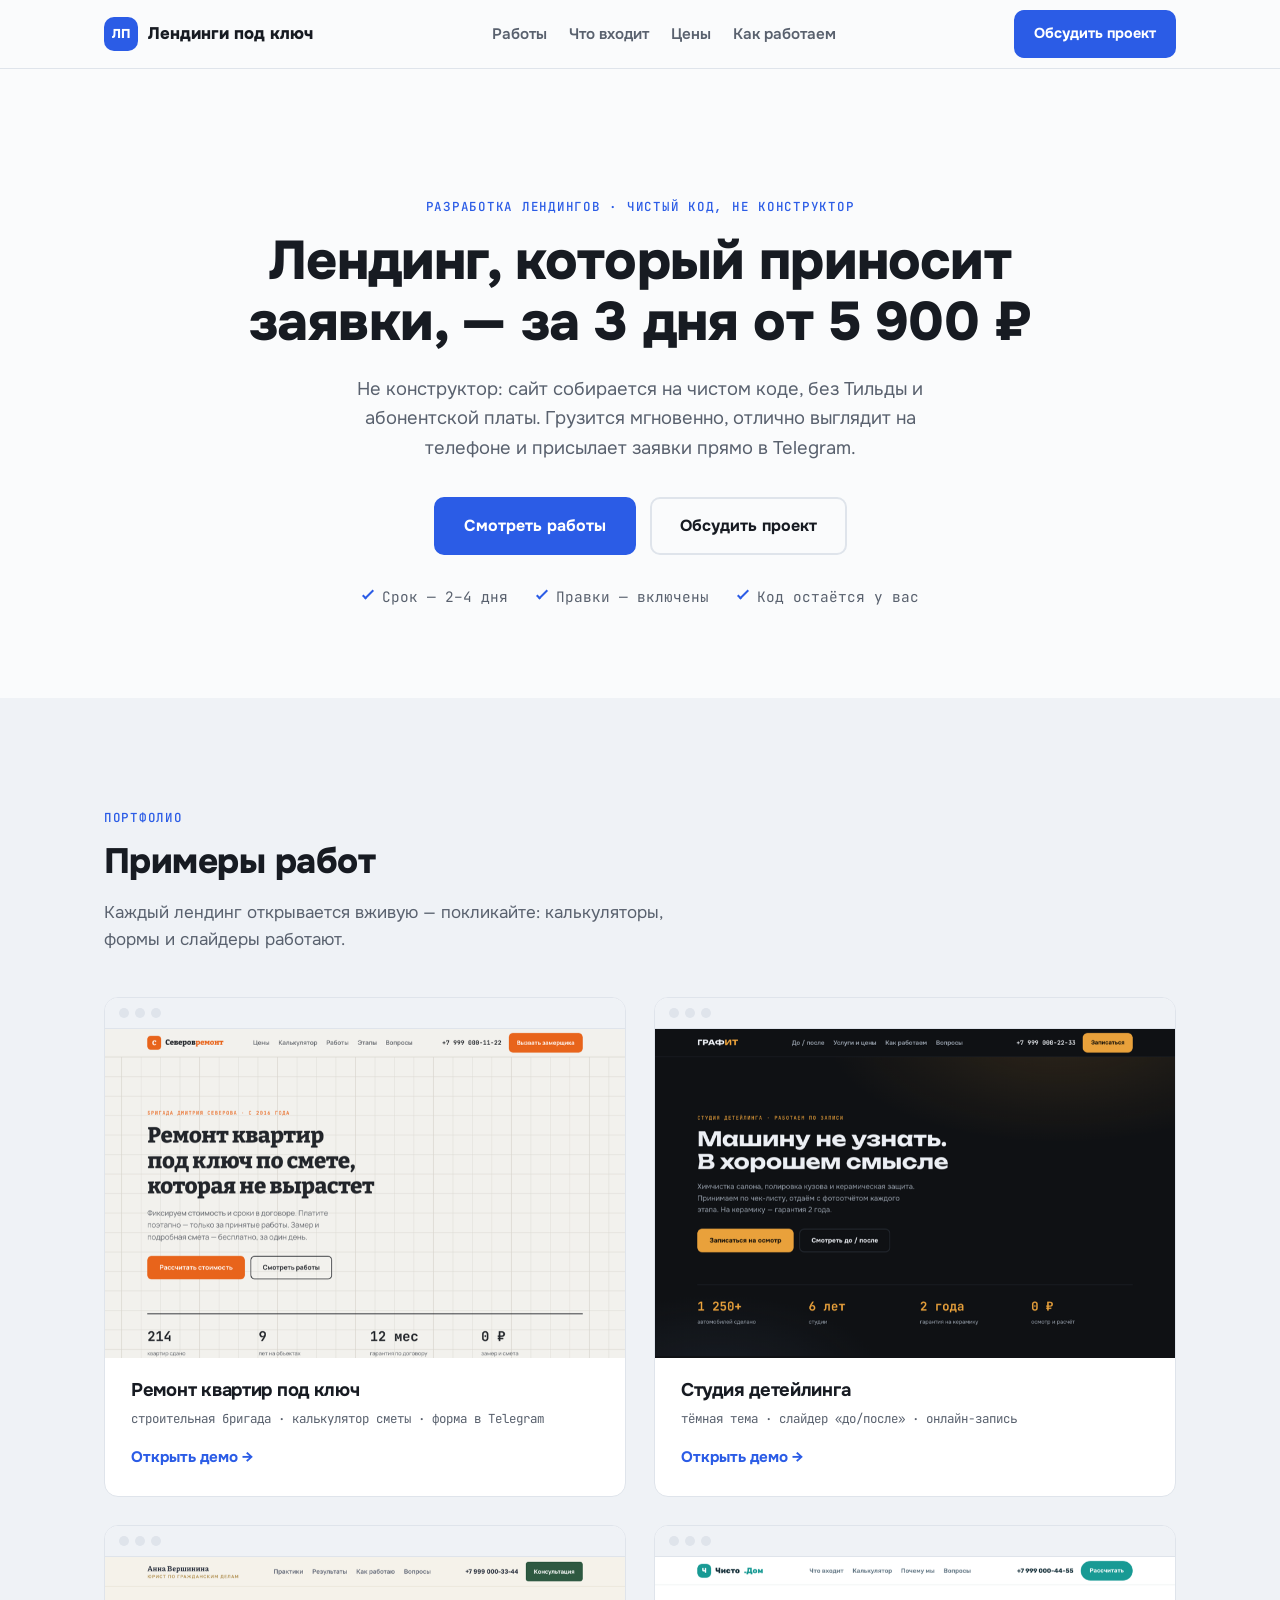
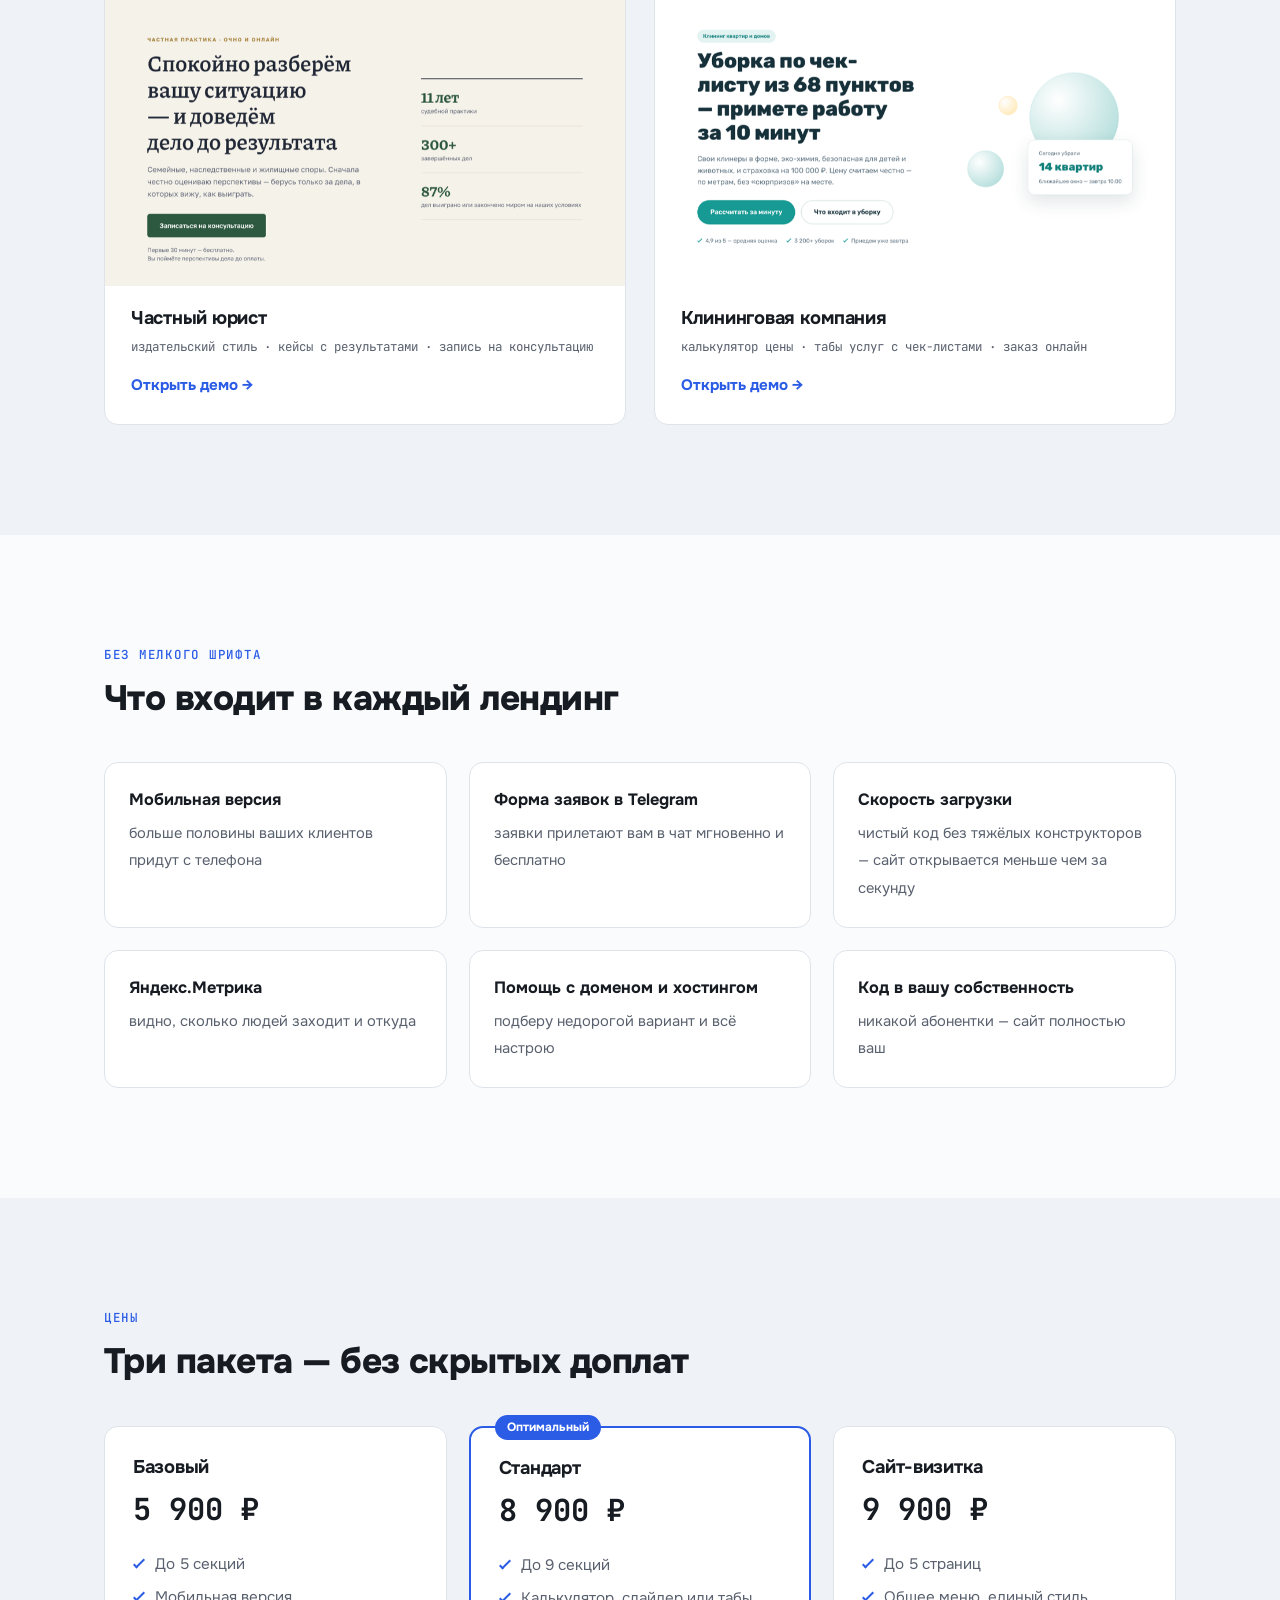
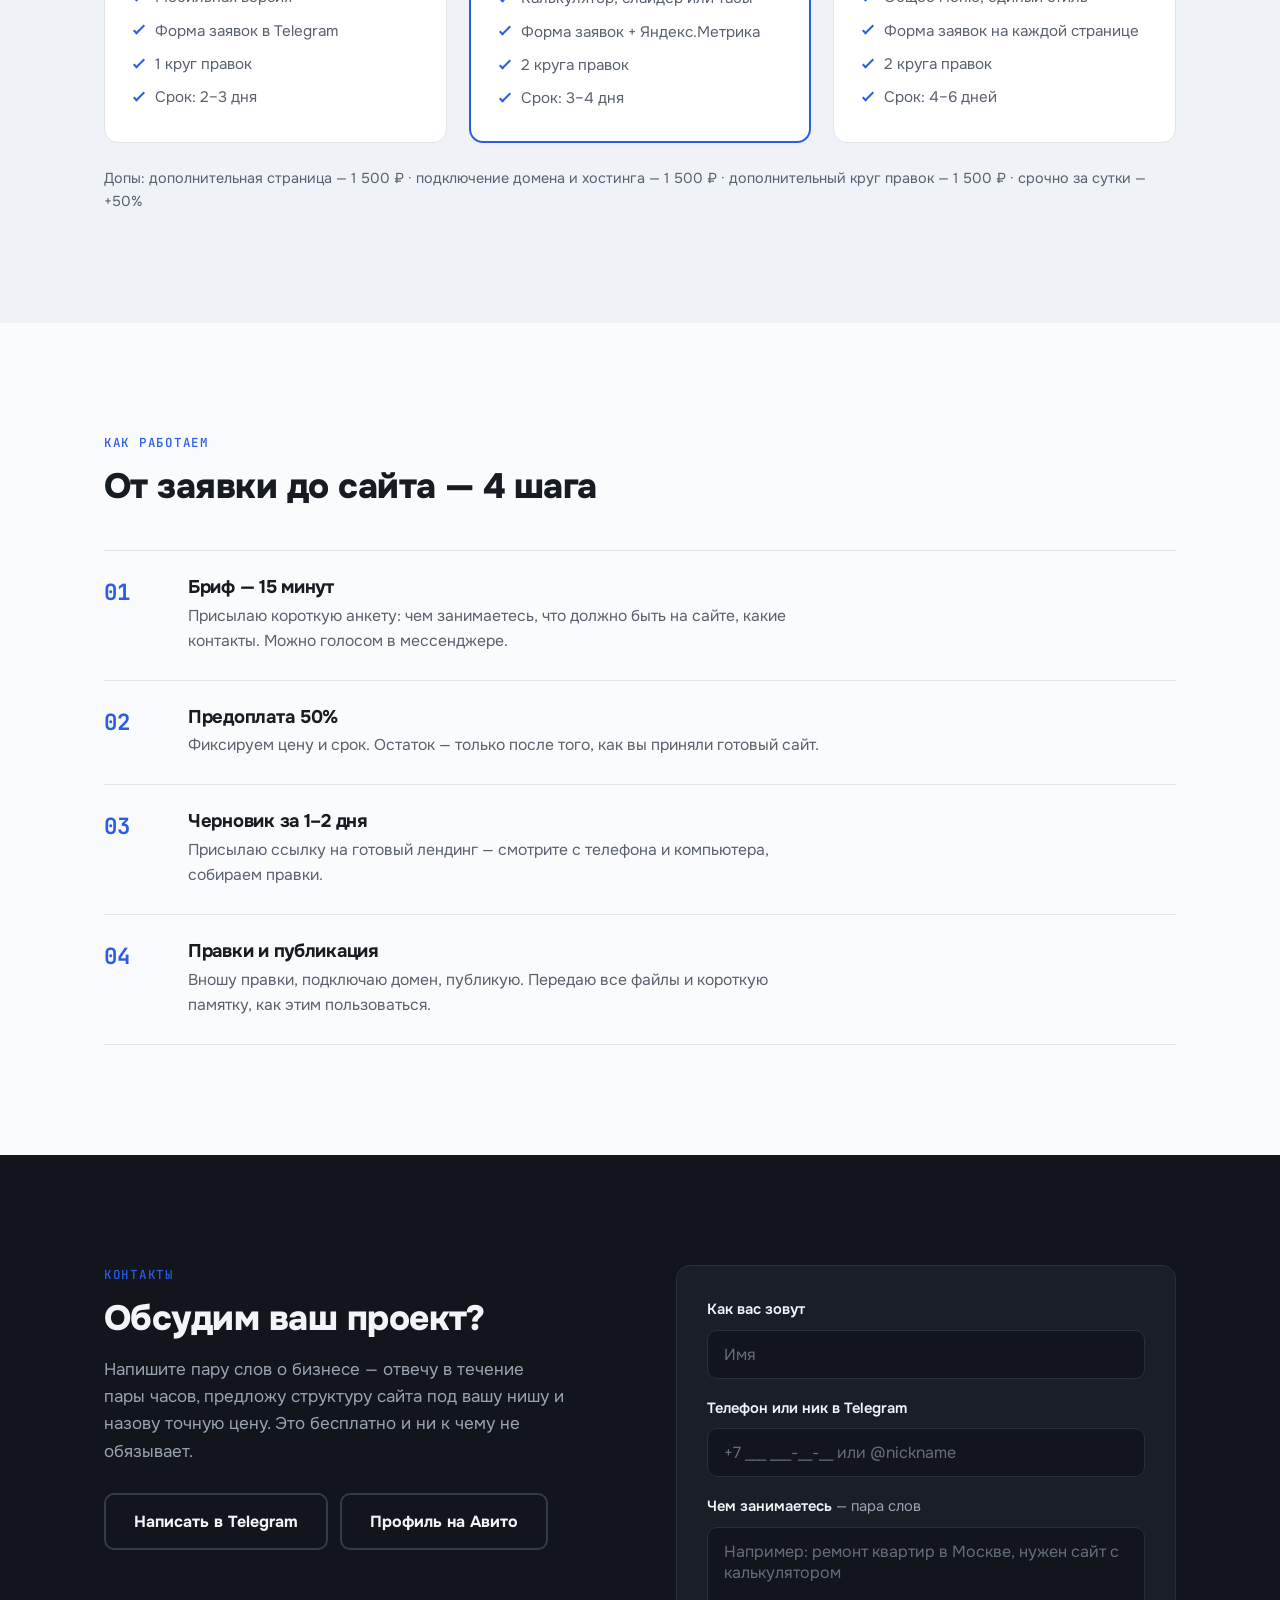
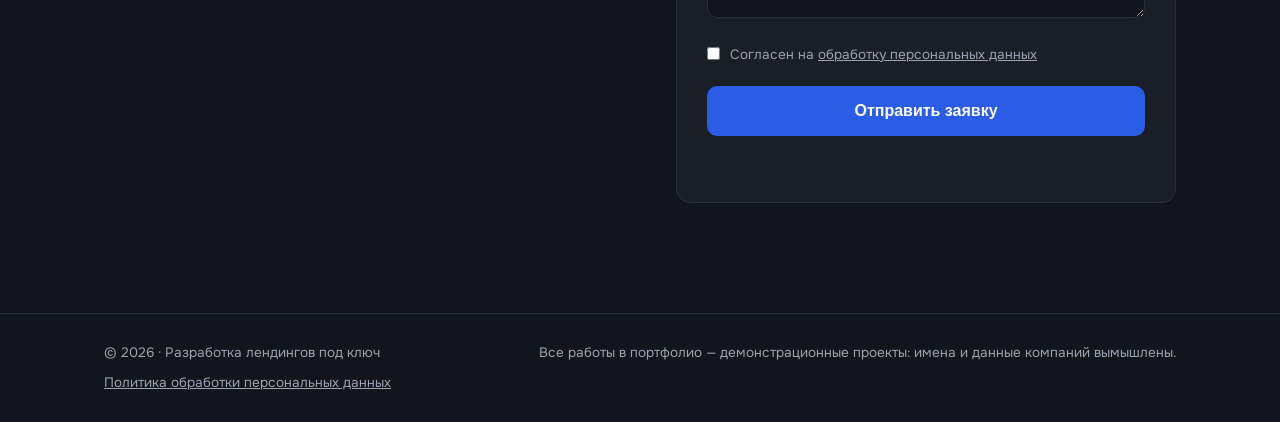
==== index.html @ a716bc8f "Прослойка Cloudflare для заявок и политика обработки ПД Токен бота будет храниться в переменных Clou" ====
<!DOCTYPE html>
<html lang="ru">
<head>
  <meta charset="UTF-8">
  <meta name="viewport" content="width=device-width, initial-scale=1.0">
  <title>Портфолио — лендинги под ключ от 5 900 ₽</title>
  <meta name="description" content="Разработка продающих лендингов на чистом коде: быстрые, адаптивные, с формой заявок в Telegram. Срок 2–3 дня, цена от 5 900 ₽. Примеры работ внутри.">
  <link rel="icon" href="data:image/svg+xml,<svg xmlns='http://www.w3.org/2000/svg' viewBox='0 0 100 100'><rect width='100' height='100' rx='20' fill='%232B5CE6'/><text x='50' y='68' font-size='46' text-anchor='middle' font-family='Arial' font-weight='bold' fill='white'>ЛП</text></svg>">
  <link rel="preconnect" href="https://fonts.googleapis.com">
  <link rel="preconnect" href="https://fonts.gstatic.com" crossorigin>
  <link href="https://fonts.googleapis.com/css2?family=Onest:wght@400;500;600;700;800&family=JetBrains+Mono:wght@500;700&display=swap" rel="stylesheet">
  <link rel="stylesheet" href="css/style.css">
  <!-- Yandex.Metrika counter -->
  <script type="text/javascript">
    (function(m,e,t,r,i,k,a){
      m[i]=m[i]||function(){(m[i].a=m[i].a||[]).push(arguments)};
      m[i].l=1*new Date();
      for (var j = 0; j < document.scripts.length; j++) {if (document.scripts[j].src === r) { return; }}
      k=e.createElement(t),a=e.getElementsByTagName(t)[0],k.async=1,k.src=r,a.parentNode.insertBefore(k,a)
    })(window, document,'script','https://mc.yandex.ru/metrika/tag.js?id=111244786', 'ym');
    ym(111244786, 'init', {ssr:true, webvisor:true, clickmap:true, ecommerce:"dataLayer", referrer: document.referrer, url: location.href, accurateTrackBounce:true, trackLinks:true, trackHash:true});
  </script>
  <noscript><div><img src="https://mc.yandex.ru/watch/111244786" style="position:absolute; left:-9999px;" alt="" /></div></noscript>
  <!-- /Yandex.Metrika counter -->
</head>
<body>

<header class="header">
  <div class="container header__inner">
    <a href="#" class="logo"><span class="logo__mark">ЛП</span>Лендинги под ключ</a>
    <nav class="nav">
      <a href="#works">Работы</a>
      <a href="#included">Что входит</a>
      <a href="#price">Цены</a>
      <a href="#process">Как работаем</a>
    </nav>
    <a href="#contact" class="btn btn--small">Обсудить проект</a>
  </div>
</header>

<main>

  <!-- ХИРО -->
  <section class="hero">
    <div class="container">
      <p class="eyebrow">Разработка лендингов · чистый код, не конструктор</p>
      <h1>Лендинг, который приносит заявки, — за&nbsp;3&nbsp;дня от&nbsp;5&nbsp;900&nbsp;₽</h1>
      <p class="hero__sub">Не конструктор: сайт собирается на чистом коде, без Тильды и абонентской платы. Грузится мгновенно, отлично выглядит на телефоне и присылает заявки прямо в Telegram.</p>
      <div class="hero__cta">
        <a href="#works" class="btn">Смотреть работы</a>
        <a href="#contact" class="btn btn--ghost">Обсудить проект</a>
      </div>
      <ul class="hero__points">
        <li>Срок — 2–4 дня</li>
        <li>Правки — включены</li>
        <li>Код остаётся у вас</li>
      </ul>
    </div>
  </section>

  <!-- РАБОТЫ -->
  <section class="section section--tint" id="works">
    <div class="container">
      <p class="eyebrow">Портфолио</p>
      <h2>Примеры работ</h2>
      <p class="section__sub">Каждый лендинг открывается вживую — покликайте: калькуляторы, формы и слайдеры работают.</p>
      <div class="works">

        <article class="work">
          <a class="work__frame" href="demos/remont/index.html" target="_blank" rel="noopener">
            <span class="work__bar" aria-hidden="true"><i></i><i></i><i></i></span>
            <img src="img/remont.png" alt="Лендинг бригады по ремонту квартир" loading="lazy">
          </a>
          <div class="work__body">
            <h3>Ремонт квартир под ключ</h3>
            <p class="work__tags">строительная бригада · калькулятор сметы · форма в Telegram</p>
            <a class="work__link" href="demos/remont/index.html" target="_blank" rel="noopener">Открыть демо →</a>
          </div>
        </article>

        <article class="work">
          <a class="work__frame" href="demos/detailing/index.html" target="_blank" rel="noopener">
            <span class="work__bar" aria-hidden="true"><i></i><i></i><i></i></span>
            <img src="img/detailing.png" alt="Лендинг студии детейлинга" loading="lazy">
          </a>
          <div class="work__body">
            <h3>Студия детейлинга</h3>
            <p class="work__tags">тёмная тема · слайдер «до/после» · онлайн-запись</p>
            <a class="work__link" href="demos/detailing/index.html" target="_blank" rel="noopener">Открыть демо →</a>
          </div>
        </article>

        <article class="work">
          <a class="work__frame" href="demos/lawyer/index.html" target="_blank" rel="noopener">
            <span class="work__bar" aria-hidden="true"><i></i><i></i><i></i></span>
            <img src="img/lawyer.png" alt="Лендинг частного юриста" loading="lazy">
          </a>
          <div class="work__body">
            <h3>Частный юрист</h3>
            <p class="work__tags">издательский стиль · кейсы с результатами · запись на консультацию</p>
            <a class="work__link" href="demos/lawyer/index.html" target="_blank" rel="noopener">Открыть демо →</a>
          </div>
        </article>

        <article class="work">
          <a class="work__frame" href="demos/cleaning/index.html" target="_blank" rel="noopener">
            <span class="work__bar" aria-hidden="true"><i></i><i></i><i></i></span>
            <img src="img/cleaning.png" alt="Лендинг клининговой компании" loading="lazy">
          </a>
          <div class="work__body">
            <h3>Клининговая компания</h3>
            <p class="work__tags">калькулятор цены · табы услуг с чек-листами · заказ онлайн</p>
            <a class="work__link" href="demos/cleaning/index.html" target="_blank" rel="noopener">Открыть демо →</a>
          </div>
        </article>

      </div>
    </div>
  </section>

  <!-- ЧТО ВХОДИТ -->
  <section class="section" id="included">
    <div class="container">
      <p class="eyebrow">Без мелкого шрифта</p>
      <h2>Что входит в&nbsp;каждый лендинг</h2>
      <ul class="included">
        <li><b>Мобильная версия</b><span>больше половины ваших клиентов придут с телефона</span></li>
        <li><b>Форма заявок в Telegram</b><span>заявки прилетают вам в чат мгновенно и бесплатно</span></li>
        <li><b>Скорость загрузки</b><span>чистый код без тяжёлых конструкторов — сайт открывается меньше чем за секунду</span></li>
        <li><b>Яндекс.Метрика</b><span>видно, сколько людей заходит и откуда</span></li>
        <li><b>Помощь с доменом и хостингом</b><span>подберу недорогой вариант и всё настрою</span></li>
        <li><b>Код в вашу собственность</b><span>никакой абонентки — сайт полностью ваш</span></li>
      </ul>
    </div>
  </section>

  <!-- ЦЕНЫ -->
  <section class="section section--tint" id="price">
    <div class="container">
      <p class="eyebrow">Цены</p>
      <h2>Три пакета — без скрытых доплат</h2>
      <div class="prices">
        <article class="price">
          <h3>Базовый</h3>
          <p class="price__num">5 900 ₽</p>
          <ul>
            <li>До 5 секций</li>
            <li>Мобильная версия</li>
            <li>Форма заявок в Telegram</li>
            <li>1 круг правок</li>
            <li>Срок: 2–3 дня</li>
          </ul>
        </article>
        <article class="price price--featured">
          <p class="price__badge">Оптимальный</p>
          <h3>Стандарт</h3>
          <p class="price__num">8 900 ₽</p>
          <ul>
            <li>До 9 секций</li>
            <li>Калькулятор, слайдер или табы</li>
            <li>Форма заявок + Яндекс.Метрика</li>
            <li>2 круга правок</li>
            <li>Срок: 3–4 дня</li>
          </ul>
        </article>
        <article class="price">
          <h3>Сайт-визитка</h3>
          <p class="price__num">9 900 ₽</p>
          <ul>
            <li>До 5 страниц</li>
            <li>Общее меню, единый стиль</li>
            <li>Форма заявок на каждой странице</li>
            <li>2 круга правок</li>
            <li>Срок: 4–6 дней</li>
          </ul>
        </article>
      </div>
      <p class="prices__extra">Допы: дополнительная страница — 1 500 ₽ · подключение домена и хостинга — 1 500 ₽ · дополнительный круг правок — 1 500 ₽ · срочно за сутки — +50%</p>
    </div>
  </section>

  <!-- ПРОЦЕСС -->
  <section class="section" id="process">
    <div class="container">
      <p class="eyebrow">Как работаем</p>
      <h2>От заявки до&nbsp;сайта — 4&nbsp;шага</h2>
      <ol class="steps">
        <li class="step"><h3>Бриф — 15 минут</h3><p>Присылаю короткую анкету: чем занимаетесь, что должно быть на сайте, какие контакты. Можно голосом в мессенджере.</p></li>
        <li class="step"><h3>Предоплата 50%</h3><p>Фиксируем цену и срок. Остаток — только после того, как вы приняли готовый сайт.</p></li>
        <li class="step"><h3>Черновик за 1–2 дня</h3><p>Присылаю ссылку на готовый лендинг — смотрите с телефона и компьютера, собираем правки.</p></li>
        <li class="step"><h3>Правки и публикация</h3><p>Вношу правки, подключаю домен, публикую. Передаю все файлы и короткую памятку, как этим пользоваться.</p></li>
      </ol>
    </div>
  </section>

  <!-- КОНТАКТ -->
  <section class="section section--dark" id="contact">
    <div class="container lead">
      <div class="lead__text">
        <p class="eyebrow">Контакты</p>
        <h2>Обсудим ваш проект?</h2>
        <p>Напишите пару слов о бизнесе — отвечу в течение пары часов, предложу структуру сайта под вашу нишу и назову точную цену. Это бесплатно и ни к чему не обязывает.</p>
        <div class="contact__row">
          <a href="https://t.me/jafarovsalih" class="btn btn--ghost" data-goal="messenger">Написать в Telegram</a>
          <!-- ЗАМЕНИТЬ: ссылка на профиль Авито, когда появится объявление -->
          <a href="#" class="btn btn--ghost" data-goal="avito">Профиль на Авито</a>
        </div>
      </div>

      <form class="form" id="lead-form" novalidate>
        <div class="form__field">
          <label for="f-name">Как вас зовут</label>
          <input type="text" id="f-name" name="name" placeholder="Имя" autocomplete="name" required>
        </div>
        <div class="form__field">
          <label for="f-contact">Телефон или ник в Telegram</label>
          <input type="text" id="f-contact" name="contact" placeholder="+7 ___ ___-__-__ или @nickname" required>
        </div>
        <div class="form__field">
          <label for="f-msg">Чем занимаетесь <span>— пара слов</span></label>
          <textarea id="f-msg" name="message" rows="3" placeholder="Например: ремонт квартир в Москве, нужен сайт с калькулятором"></textarea>
        </div>
        <div class="form__hp" aria-hidden="true">
          <label for="f-company">Не заполняйте это поле</label>
          <input type="text" id="f-company" name="company" tabindex="-1" autocomplete="off">
        </div>
        <label class="form__consent">
          <input type="checkbox" name="consent" required>
          <span>Согласен на <a href="privacy/">обработку персональных данных</a></span>
        </label>
        <button type="submit" class="btn btn--block">Отправить заявку</button>
        <p class="form__status" id="form-status" role="status"></p>
      </form>
    </div>
  </section>

</main>

<footer class="footer">
  <div class="container footer__inner">
    <p>© 2026 · Разработка лендингов под ключ</p>
    <p>Все работы в портфолио — демонстрационные проекты: имена и данные компаний вымышлены.</p>
    <p><a href="privacy/">Политика обработки персональных данных</a></p>
  </div>
</footer>

<script src="js/lead.js"></script>
</body>
</html>
---- css/style.css ----
/* ============================================================
   ПОРТФОЛИО — нейтральная уверенная тема: белый + электрик
   ============================================================ */
:root {
  --bg:        #FAFBFC;
  --surface:   #FFFFFF;
  --tint:      #EFF2F6;
  --ink:       #171B22;
  --ink-soft:  #59616E;
  --accent:    #2B5CE6;
  --accent-dn: #1E48C4;
  --dark:      #12151B;
  --on-dark:   #F2F4F8;
  --on-dark-soft: #9AA3B2;
  --line:      #DFE4EB;

  --font-body: "Onest", -apple-system, sans-serif;
  --font-mono: "JetBrains Mono", ui-monospace, monospace;

  --radius: 14px;
  --container: 1120px;
}

*, *::before, *::after { box-sizing: border-box; margin: 0; padding: 0; }

html { scroll-behavior: smooth; scroll-padding-top: 84px; }

body {
  font-family: var(--font-body);
  font-size: 17px;
  line-height: 1.6;
  color: var(--ink);
  background: var(--bg);
  -webkit-font-smoothing: antialiased;
}

img { max-width: 100%; display: block; }
ul[class], ol[class] { list-style: none; }
a { color: inherit; }

h1, h2, h3 {
  line-height: 1.12;
  font-weight: 800;
  letter-spacing: -0.015em;
  text-wrap: balance;
}
h1 { font-size: clamp(2rem, 4.4vw, 3.4rem); }
h2 { font-size: clamp(1.5rem, 3vw, 2.2rem); margin-bottom: 0.5em; }
h3 { font-size: 1.15rem; font-weight: 700; }

.container { max-width: var(--container); margin-inline: auto; padding-inline: 24px; }

.section { padding-block: clamp(64px, 9vw, 110px); }
.section--tint { background: var(--tint); }
.section--dark { background: var(--dark); color: var(--on-dark); }
.section__sub { max-width: 560px; color: var(--ink-soft); margin-bottom: 40px; }

.eyebrow {
  font-family: var(--font-mono);
  font-size: 0.78rem;
  font-weight: 500;
  text-transform: uppercase;
  letter-spacing: 0.14em;
  color: var(--accent);
  margin-bottom: 14px;
}

.btn {
  display: inline-block;
  padding: 14px 28px;
  background: var(--accent);
  color: #fff;
  font-weight: 700;
  font-size: 1rem;
  text-decoration: none;
  border: 2px solid var(--accent);
  border-radius: 10px;
  cursor: pointer;
  transition: background 0.2s, border-color 0.2s, transform 0.15s;
}
.btn:hover { background: var(--accent-dn); border-color: var(--accent-dn); }
.btn:active { transform: translateY(1px); }
.btn--ghost { background: transparent; color: inherit; border-color: var(--line); }
.btn--ghost:hover { background: var(--ink); border-color: var(--ink); color: var(--bg); }
.section--dark .btn--ghost { border-color: #333B47; }
.section--dark .btn--ghost:hover { background: var(--on-dark); border-color: var(--on-dark); color: var(--ink); }
.btn--small { padding: 10px 18px; font-size: 0.9rem; }
.btn--block { display: block; width: 100%; text-align: center; }

:focus-visible { outline: 3px solid var(--accent); outline-offset: 2px; }

/* ---------- шапка ---------- */
.header {
  position: sticky;
  top: 0;
  z-index: 50;
  background: color-mix(in srgb, var(--bg) 90%, transparent);
  backdrop-filter: blur(10px);
  border-bottom: 1px solid var(--line);
}
.header__inner { display: flex; align-items: center; gap: 28px; height: 68px; }
.logo { display: flex; align-items: center; gap: 10px; font-weight: 800; font-size: 1.05rem; text-decoration: none; }
.logo__mark {
  display: grid;
  place-items: center;
  width: 34px;
  height: 34px;
  background: var(--accent);
  color: #fff;
  border-radius: 10px;
  font-size: 0.8rem;
  font-weight: 800;
}
.nav { display: flex; gap: 22px; margin-inline: auto; }
.nav a { text-decoration: none; font-weight: 600; font-size: 0.95rem; color: var(--ink-soft); transition: color 0.15s; }
.nav a:hover { color: var(--ink); }

/* ---------- хиро ---------- */
.hero { padding-block: clamp(72px, 10vw, 130px) clamp(56px, 8vw, 90px); }
.hero .container { max-width: 880px; text-align: center; }
.hero__sub { font-size: 1.15rem; color: var(--ink-soft); max-width: 620px; margin: 22px auto 0; }
.hero__cta { display: flex; flex-wrap: wrap; gap: 14px; justify-content: center; margin-top: 34px; }
.hero__points {
  display: flex;
  flex-wrap: wrap;
  gap: 10px 28px;
  justify-content: center;
  margin-top: 30px;
  font-size: 0.9rem;
  color: var(--ink-soft);
  font-family: var(--font-mono);
}
.hero__points li { position: relative; padding-left: 20px; }
.hero__points li::before {
  content: "";
  position: absolute;
  left: 0;
  top: 0.45em;
  width: 12px;
  height: 5px;
  border-left: 2px solid var(--accent);
  border-bottom: 2px solid var(--accent);
  transform: rotate(-45deg);
}

/* ---------- работы ---------- */
.works {
  display: grid;
  grid-template-columns: repeat(2, 1fr);
  gap: 28px;
  margin-top: 44px;
}
.work {
  background: var(--surface);
  border: 1px solid var(--line);
  border-radius: var(--radius);
  overflow: hidden;
  transition: transform 0.2s, box-shadow 0.2s;
}
.work:hover {
  transform: translateY(-4px);
  box-shadow: 0 18px 44px rgba(23, 27, 34, 0.1);
}
.work__frame { display: block; }
.work__bar {
  display: flex;
  gap: 6px;
  padding: 10px 14px;
  background: var(--tint);
  border-bottom: 1px solid var(--line);
}
.work__bar i {
  width: 10px;
  height: 10px;
  border-radius: 50%;
  background: var(--line);
}
.work__frame img {
  width: 100%;
  aspect-ratio: 1280 / 810;
  object-fit: cover;
  object-position: top;
}
.work__body { padding: 22px 26px 26px; }
.work__tags {
  font-family: var(--font-mono);
  font-size: 0.78rem;
  color: var(--ink-soft);
  margin: 8px 0 14px;
}
.work__link {
  font-weight: 700;
  font-size: 0.95rem;
  color: var(--accent);
  text-decoration: none;
}
.work__link:hover { text-decoration: underline; }

/* ---------- что входит ---------- */
.included {
  display: grid;
  grid-template-columns: repeat(3, 1fr);
  gap: 22px;
  margin-top: 44px;
}
.included li {
  background: var(--surface);
  border: 1px solid var(--line);
  border-radius: var(--radius);
  padding: 24px 24px 26px;
}
.included b { display: block; font-size: 1.02rem; margin-bottom: 6px; }
.included span { font-size: 0.92rem; color: var(--ink-soft); }

/* ---------- цены ---------- */
.prices {
  display: grid;
  grid-template-columns: repeat(3, 1fr);
  gap: 22px;
  margin-top: 44px;
}
.price {
  background: var(--surface);
  border: 1px solid var(--line);
  border-radius: var(--radius);
  padding: 30px 28px;
  position: relative;
}
.price--featured { border: 2px solid var(--accent); }
.price__badge {
  position: absolute;
  top: -13px;
  left: 24px;
  background: var(--accent);
  color: #fff;
  font-size: 0.75rem;
  font-weight: 700;
  padding: 3px 12px;
  border-radius: 99px;
}
.price__num {
  font-family: var(--font-mono);
  font-size: 1.9rem;
  font-weight: 700;
  margin: 8px 0 18px;
}
.price ul { display: grid; gap: 9px; font-size: 0.95rem; color: var(--ink-soft); list-style: none; }
.price ul li { padding-left: 22px; position: relative; }
.price ul li::before {
  content: "";
  position: absolute;
  left: 0;
  top: 0.52em;
  width: 12px;
  height: 5px;
  border-left: 2px solid var(--accent);
  border-bottom: 2px solid var(--accent);
  transform: rotate(-45deg);
}
.prices__extra { margin-top: 24px; font-size: 0.9rem; color: var(--ink-soft); }

/* ---------- процесс ---------- */
.steps { counter-reset: step; margin-top: 44px; display: grid; }
.step {
  counter-increment: step;
  position: relative;
  padding: 26px 0 26px 84px;
  border-top: 1px solid var(--line);
}
.step:last-child { border-bottom: 1px solid var(--line); }
.step::before {
  content: "0" counter(step);
  position: absolute;
  left: 0;
  top: 24px;
  font-family: var(--font-mono);
  font-size: 1.4rem;
  font-weight: 700;
  color: var(--accent);
}
.step h3 { margin-bottom: 6px; }
.step p { color: var(--ink-soft); max-width: 640px; font-size: 0.98rem; }

/* ---------- контакты и форма ---------- */
.lead {
  display: grid;
  grid-template-columns: 1fr 1fr;
  gap: clamp(32px, 6vw, 72px);
  align-items: start;
}
.lead__text > p:not(.eyebrow) { color: var(--on-dark-soft); margin-top: 16px; max-width: 460px; }
.contact__row { display: flex; flex-wrap: wrap; gap: 12px; margin-top: 28px; }

.form {
  background: #1A1E26;
  border: 1px solid #2A303B;
  border-radius: var(--radius);
  padding: 32px 30px;
}
.form__field { margin-bottom: 18px; }
.form__field label { display: block; font-weight: 600; font-size: 0.92rem; margin-bottom: 8px; }
.form__field label span { font-weight: 400; color: var(--on-dark-soft); }
.form input[type="text"],
.form textarea {
  width: 100%;
  padding: 13px 16px;
  background: var(--dark);
  border: 1px solid #2A303B;
  border-radius: 10px;
  color: var(--on-dark);
  font-family: var(--font-body);
  font-size: 1rem;
  transition: border-color 0.15s;
}
.form input:focus, .form textarea:focus { outline: none; border-color: var(--accent); }
.form input::placeholder, .form textarea::placeholder { color: #656E7C; }
.form textarea { resize: vertical; }
.form__consent {
  display: flex;
  gap: 10px;
  align-items: flex-start;
  font-size: 0.85rem;
  color: var(--on-dark-soft);
  margin: 4px 0 20px;
  cursor: pointer;
}
.form__consent input { margin-top: 3px; accent-color: var(--accent); }
.form__status { margin-top: 14px; font-size: 0.92rem; min-height: 1.4em; }
.form__status.is-ok { color: #7BC47F; }
.form__status.is-err { color: #F0A0A0; }

/* поле-ловушка для ботов: скрыто от людей, но не через display:none —
   иначе автозаполнялки его игнорируют */
.form__hp {
  position: absolute;
  left: -9999px;
  width: 1px;
  height: 1px;
  overflow: hidden;
}

/* ---------- футер ---------- */
.footer { background: var(--dark); color: var(--on-dark-soft); border-top: 1px solid #262C36; padding-block: 28px; font-size: 0.85rem; }
.footer__inner { display: flex; flex-wrap: wrap; gap: 8px 32px; justify-content: space-between; }

/* ---------- адаптив ---------- */
@media (max-width: 960px) {
  .works { grid-template-columns: 1fr; }
  .included { grid-template-columns: 1fr 1fr; }
  .prices { grid-template-columns: 1fr; max-width: 560px; margin-inline: auto; }
  .lead { grid-template-columns: 1fr; }
}
@media (max-width: 720px) {
  body { font-size: 16px; }
  .nav { display: none; }
  .included { grid-template-columns: 1fr; }
  .step { padding-left: 56px; }
  .step::before { font-size: 1.1rem; top: 28px; }
}
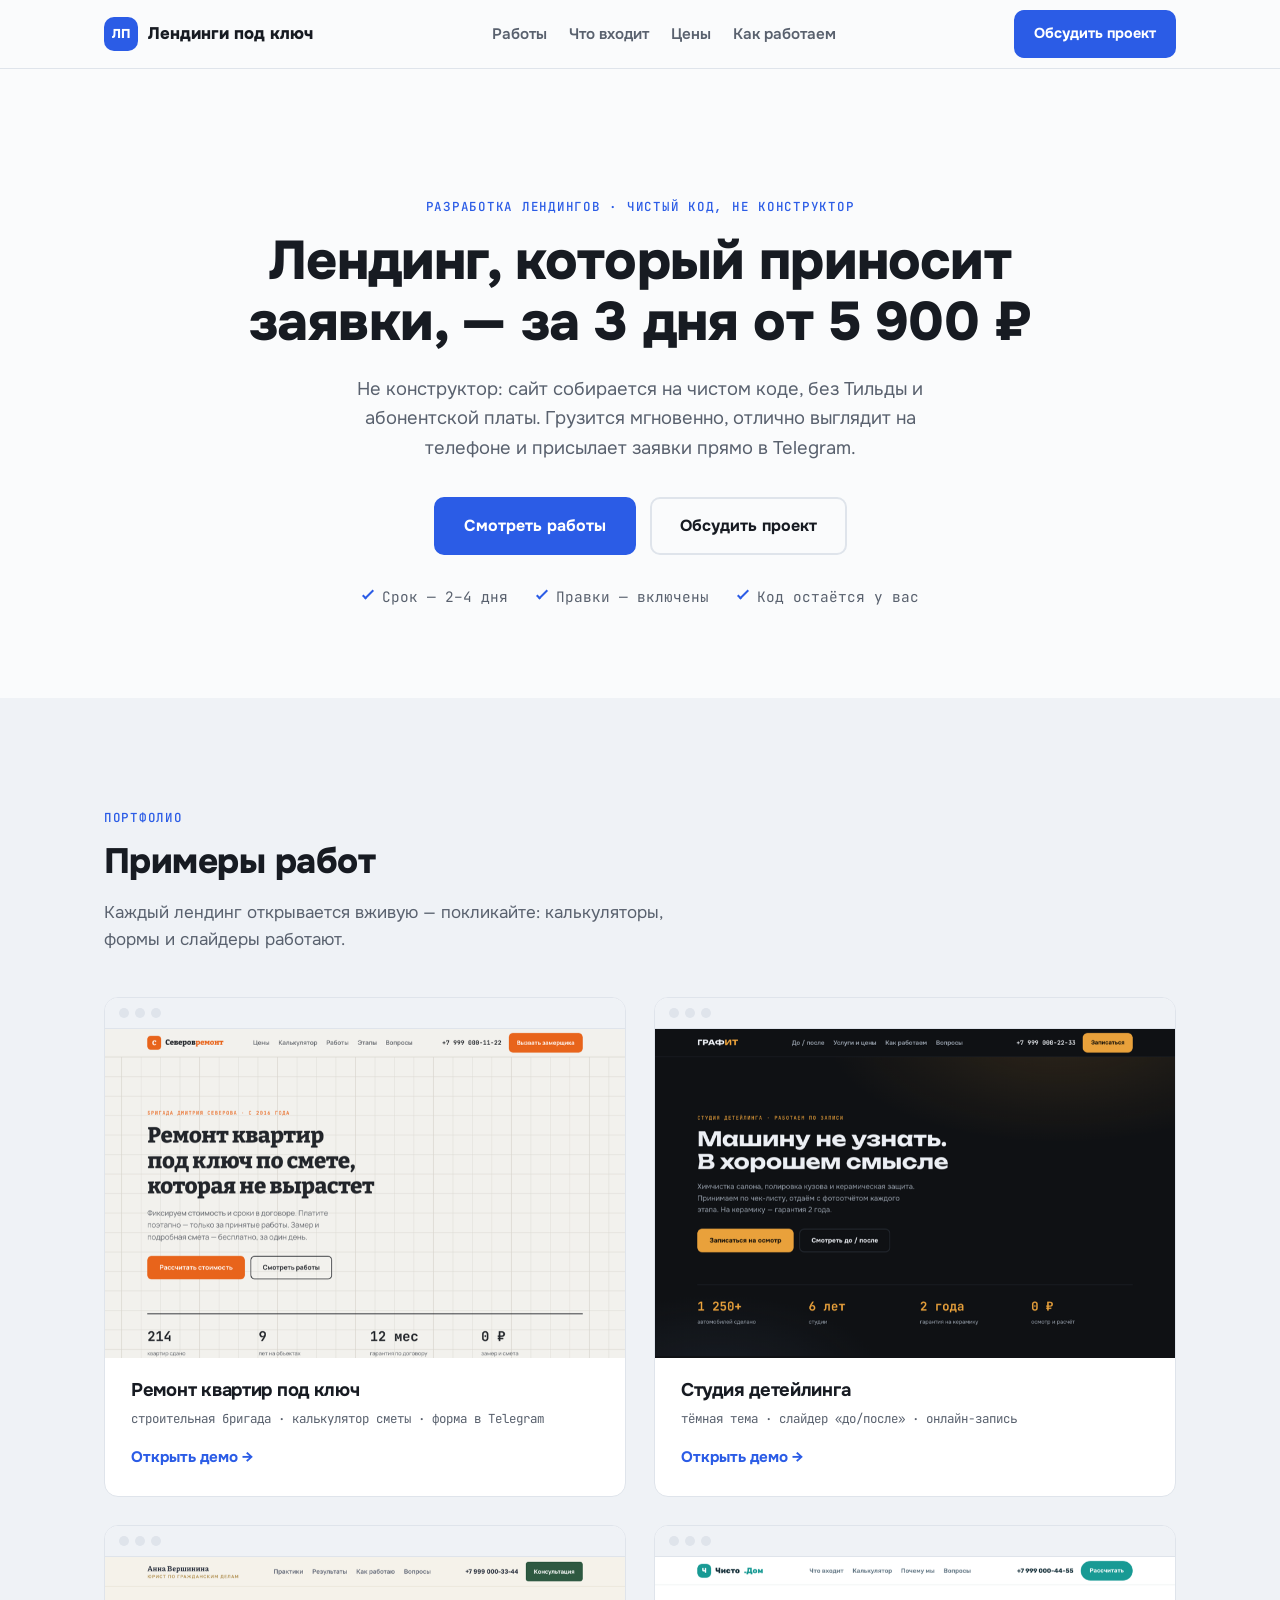
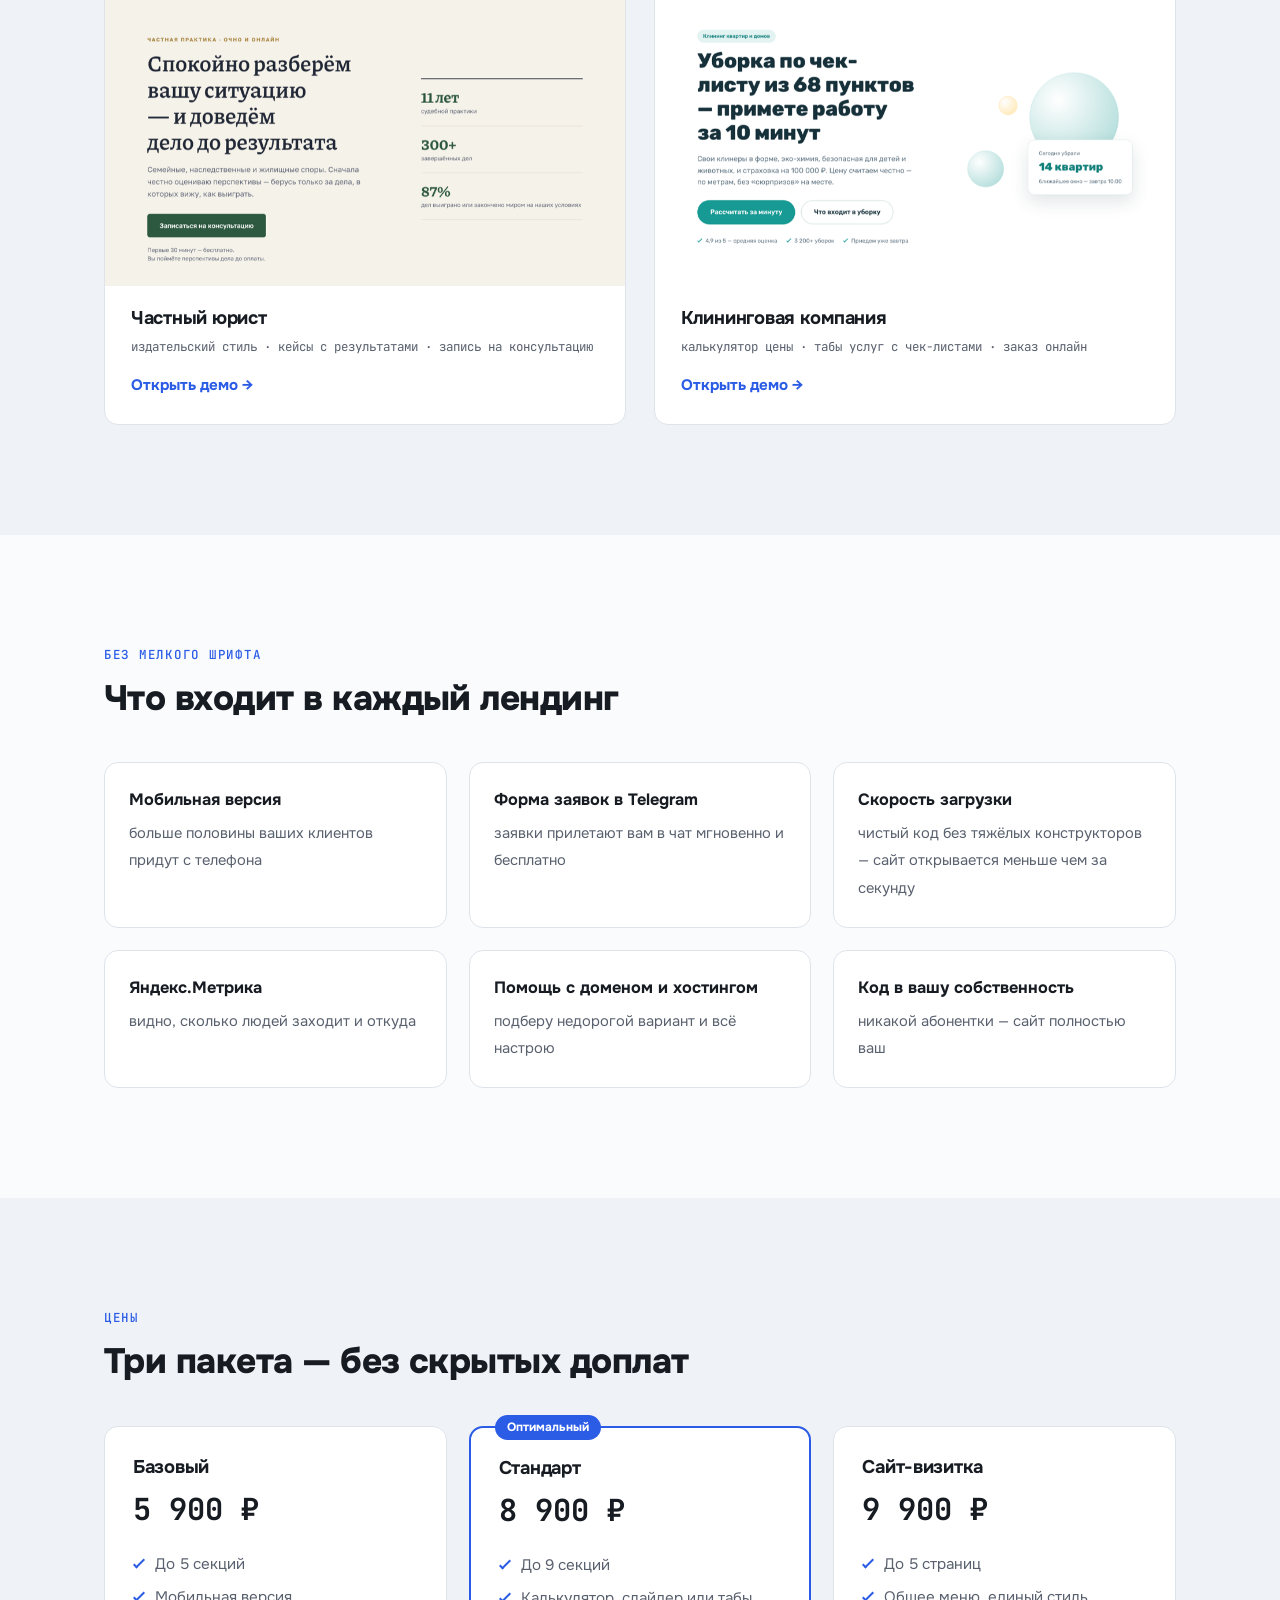
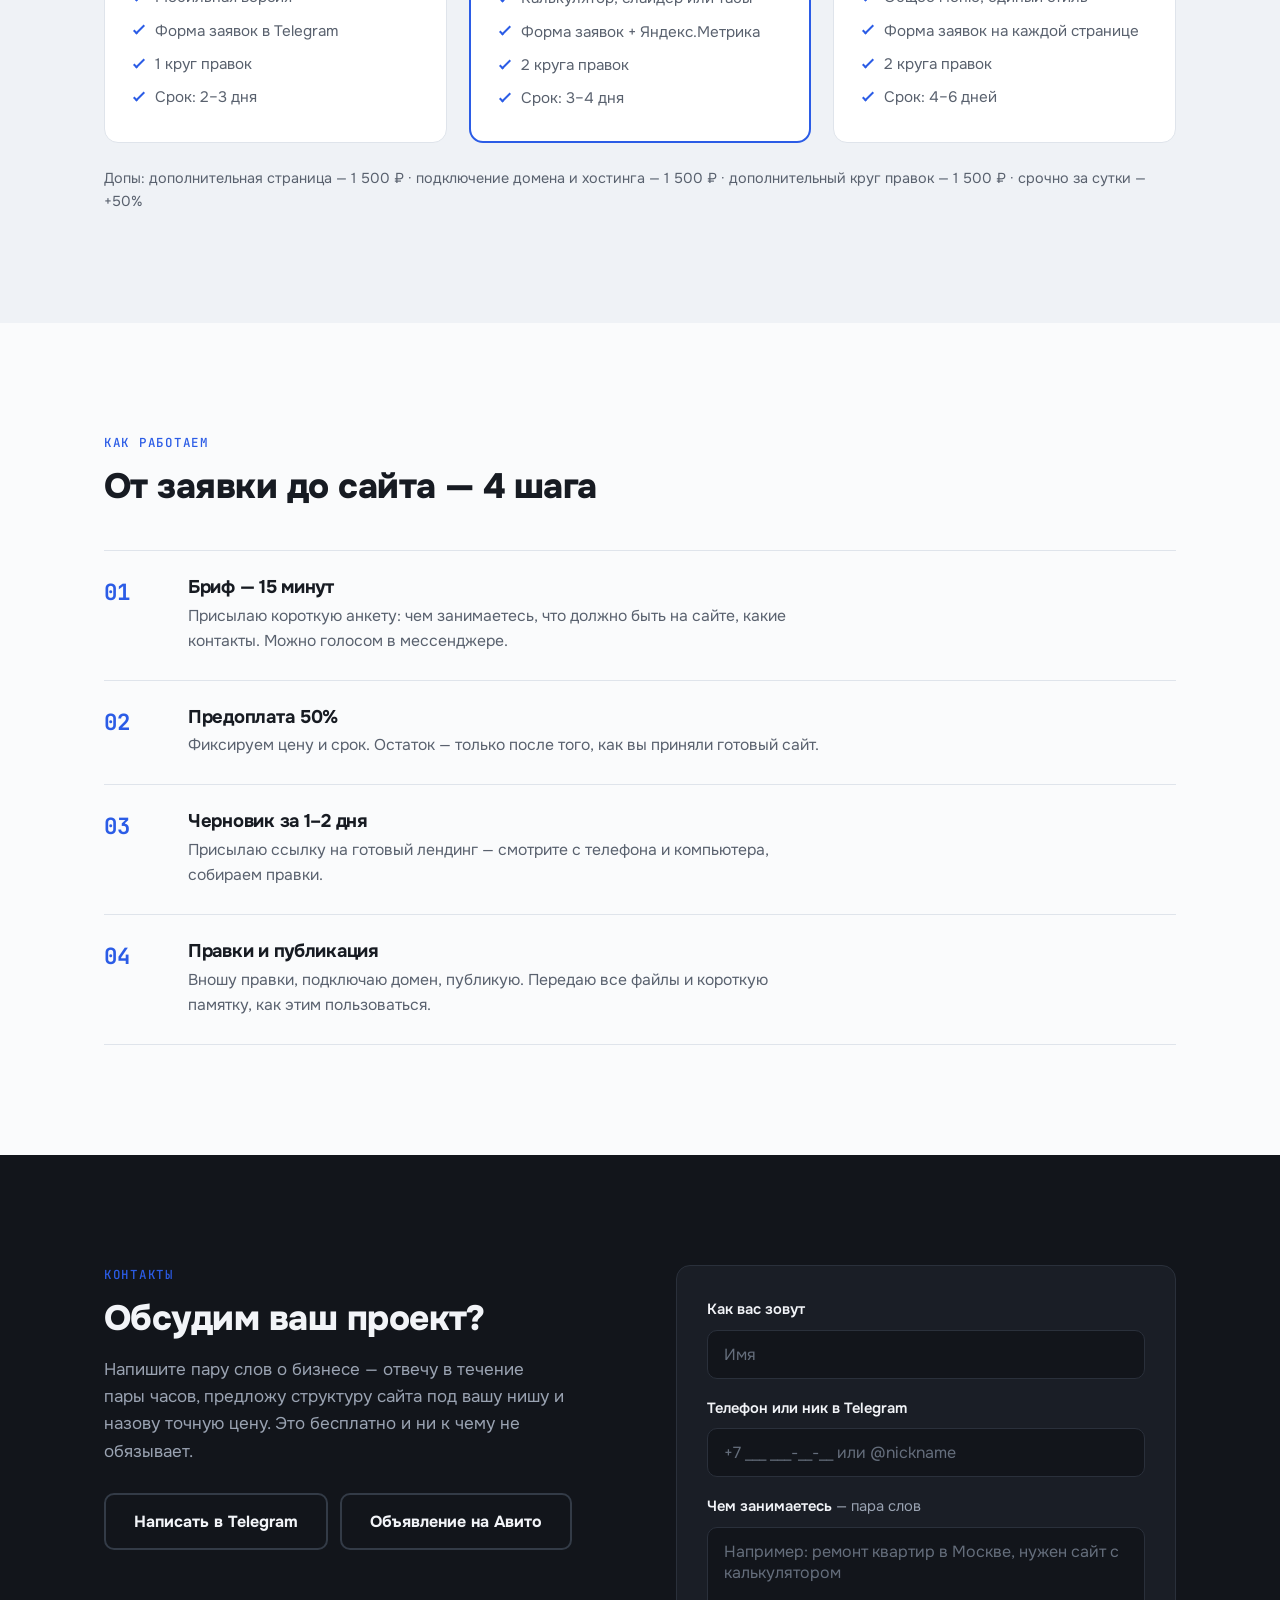
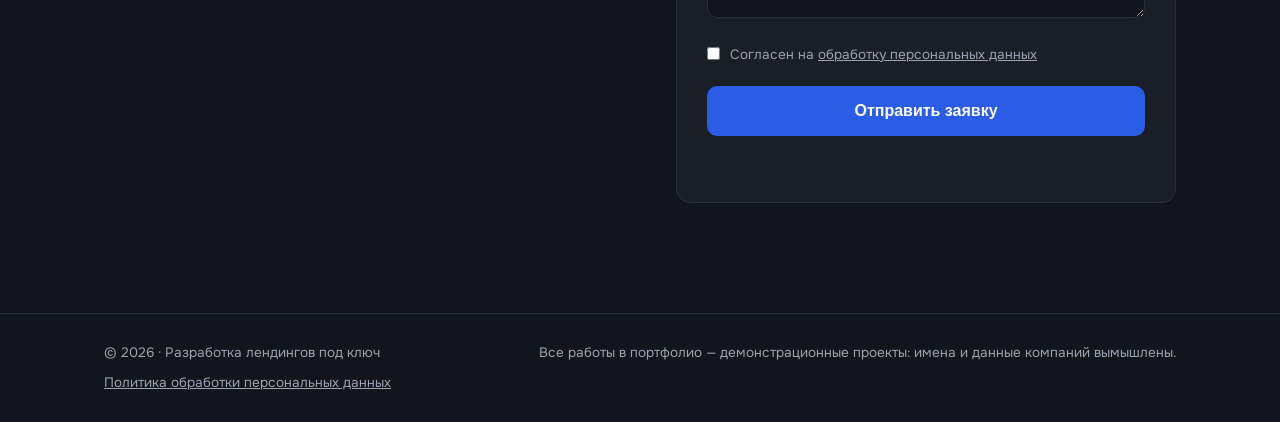
==== commit 6370928b: "Ссылка на опубликованное объявление Авито Co-Authored-By: Claude Fable 5 <noreply@anthropic.com>" ====
--- a/index.html
+++ b/index.html
@@ -202,8 +202,7 @@
         <p>Напишите пару слов о бизнесе — отвечу в течение пары часов, предложу структуру сайта под вашу нишу и назову точную цену. Это бесплатно и ни к чему не обязывает.</p>
         <div class="contact__row">
           <a href="https://t.me/jafarovsalih" class="btn btn--ghost" data-goal="messenger">Написать в Telegram</a>
-          <!-- ЗАМЕНИТЬ: ссылка на профиль Авито, когда появится объявление -->
-          <a href="#" class="btn btn--ghost" data-goal="avito">Профиль на Авито</a>
+          <a href="https://www.avito.ru/baykit/predlozheniya_uslug/sozdanie_sayta-lendinga_pod_klyuch_za_3_dnya_8248238530" class="btn btn--ghost" data-goal="avito" target="_blank" rel="noopener">Объявление на Авито</a>
         </div>
       </div>
 
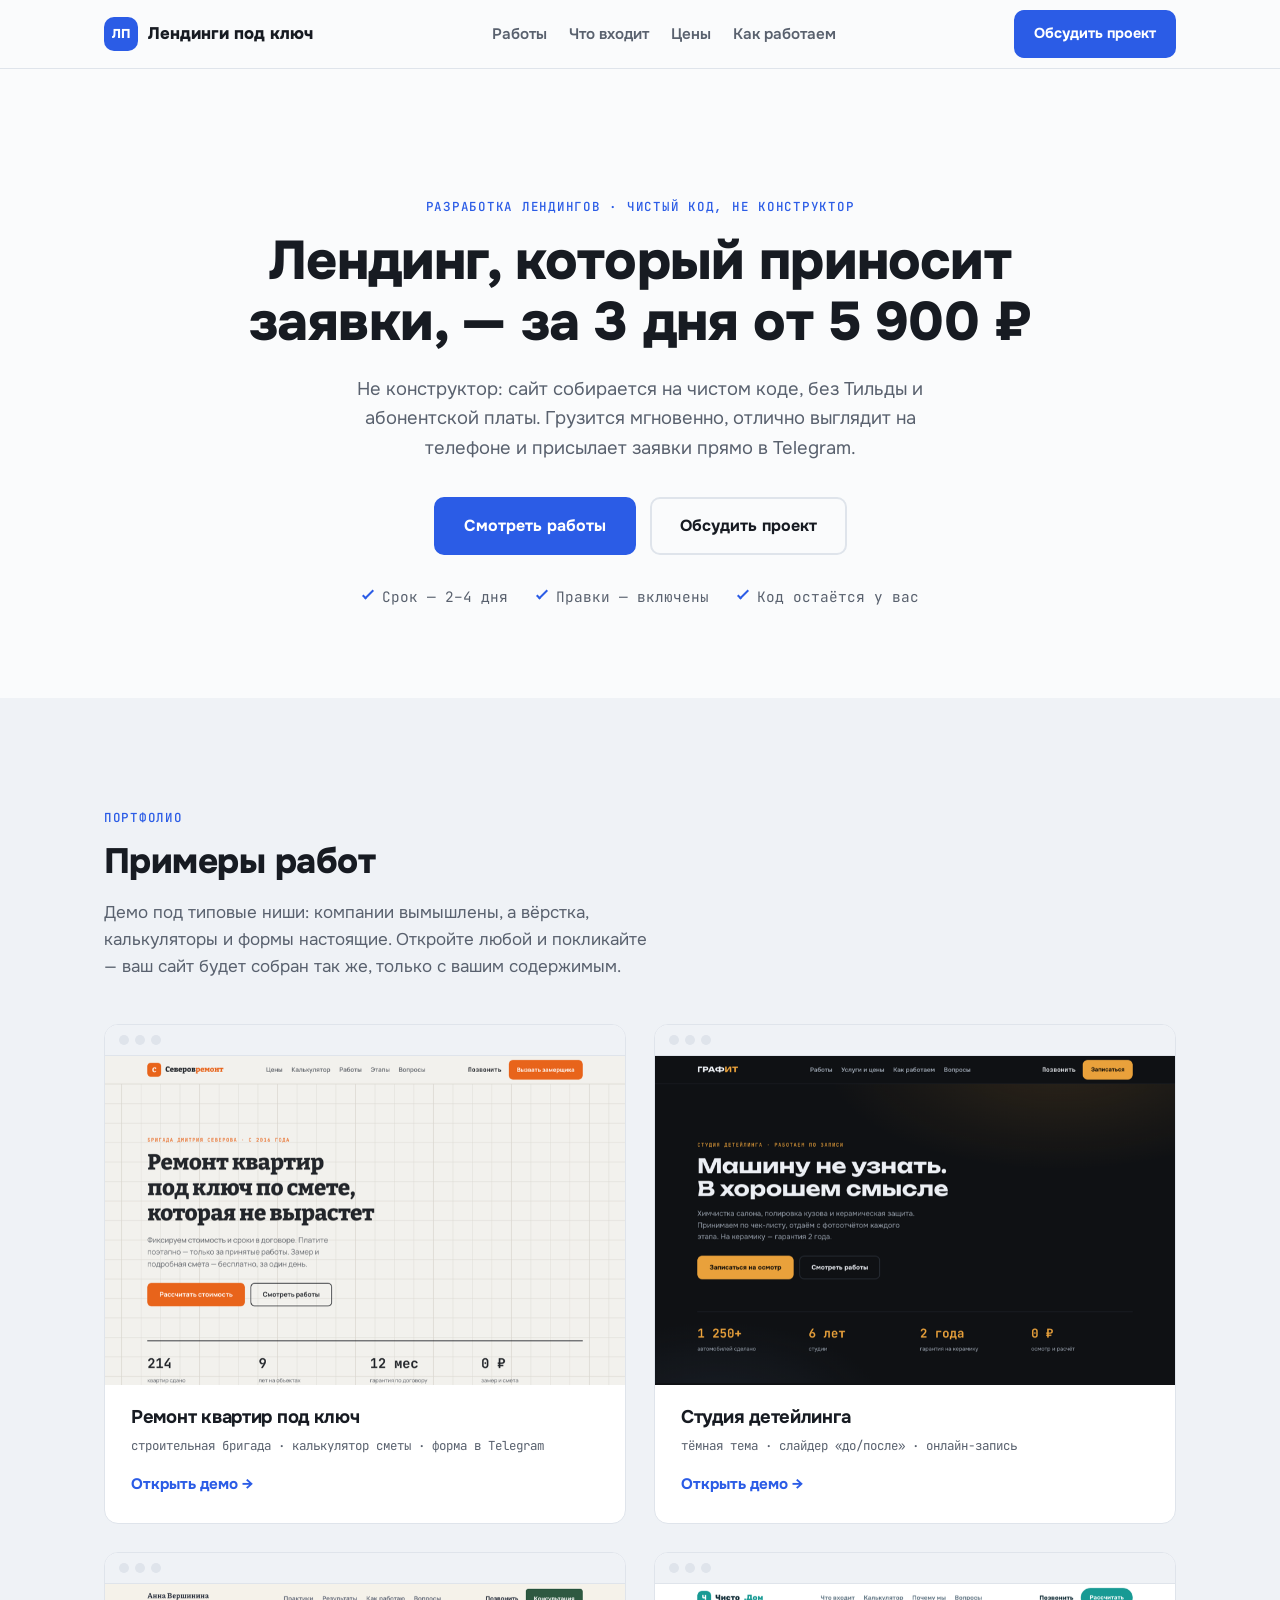
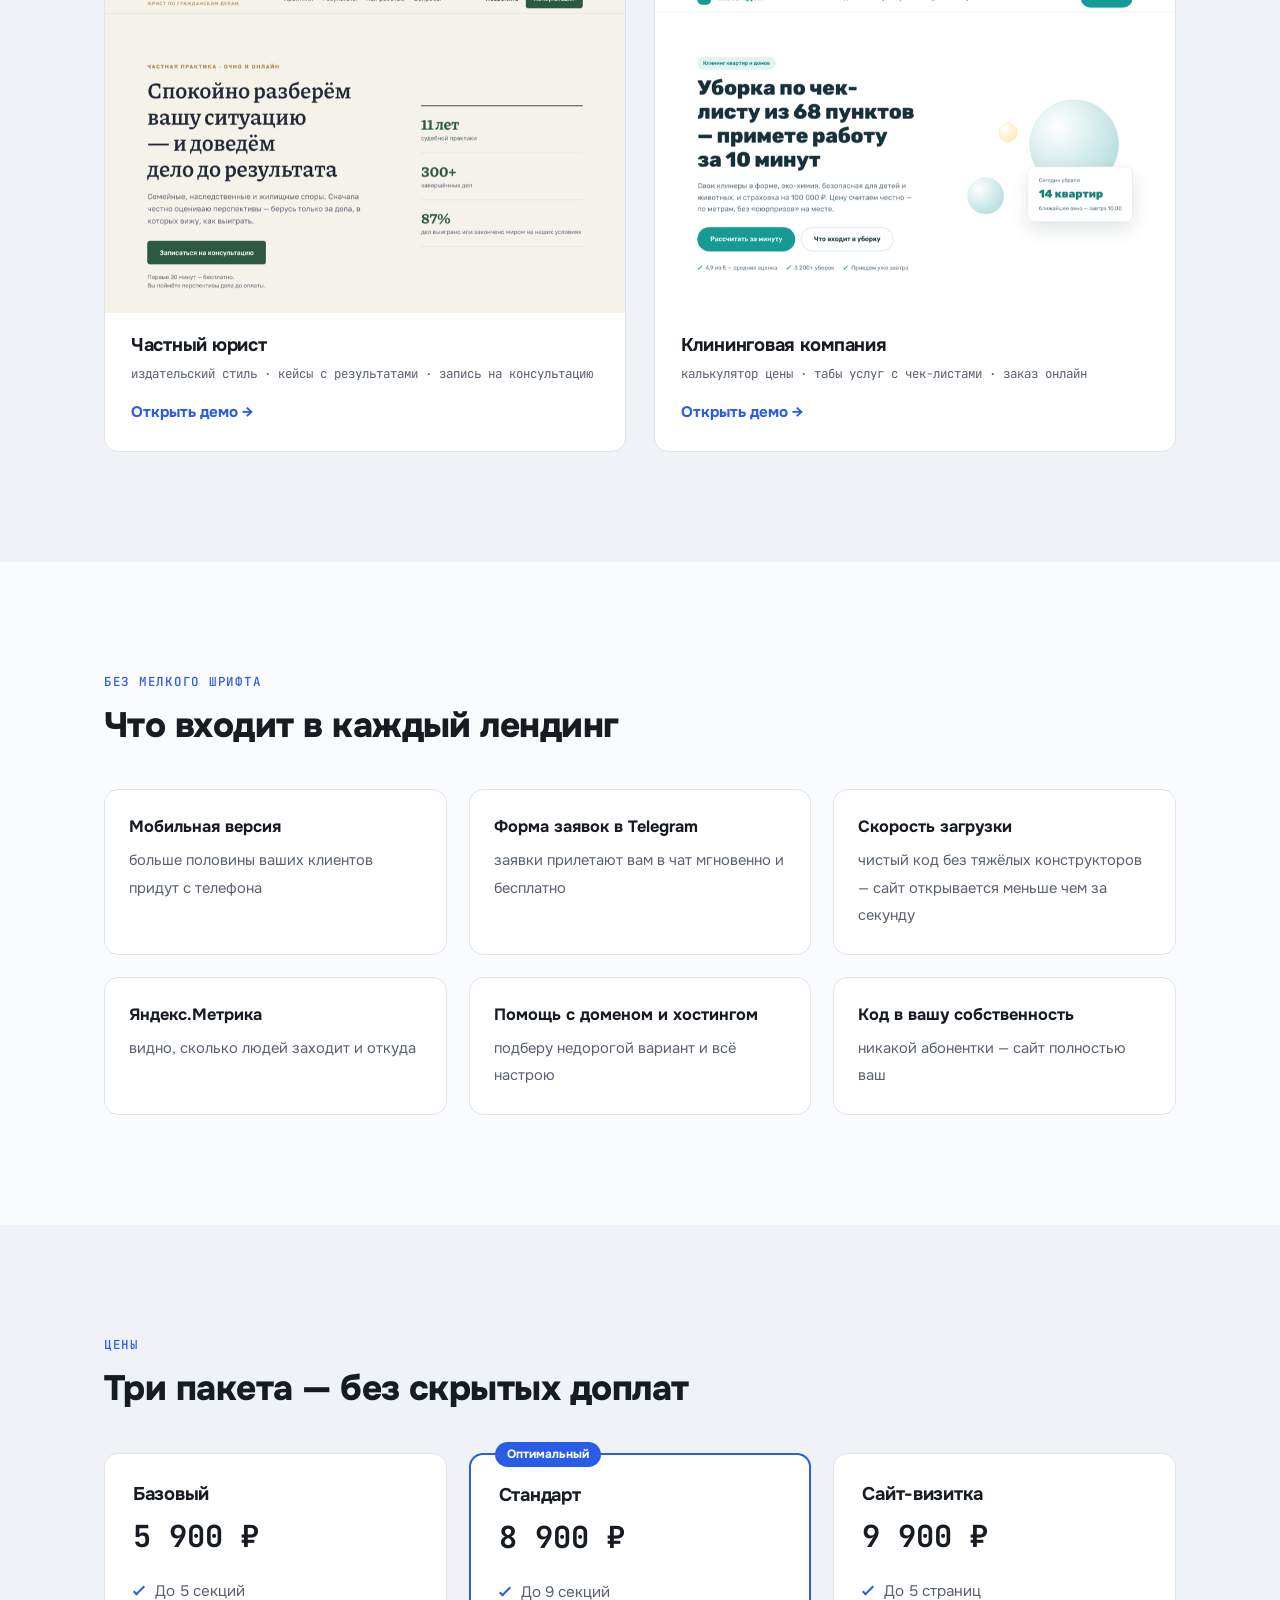
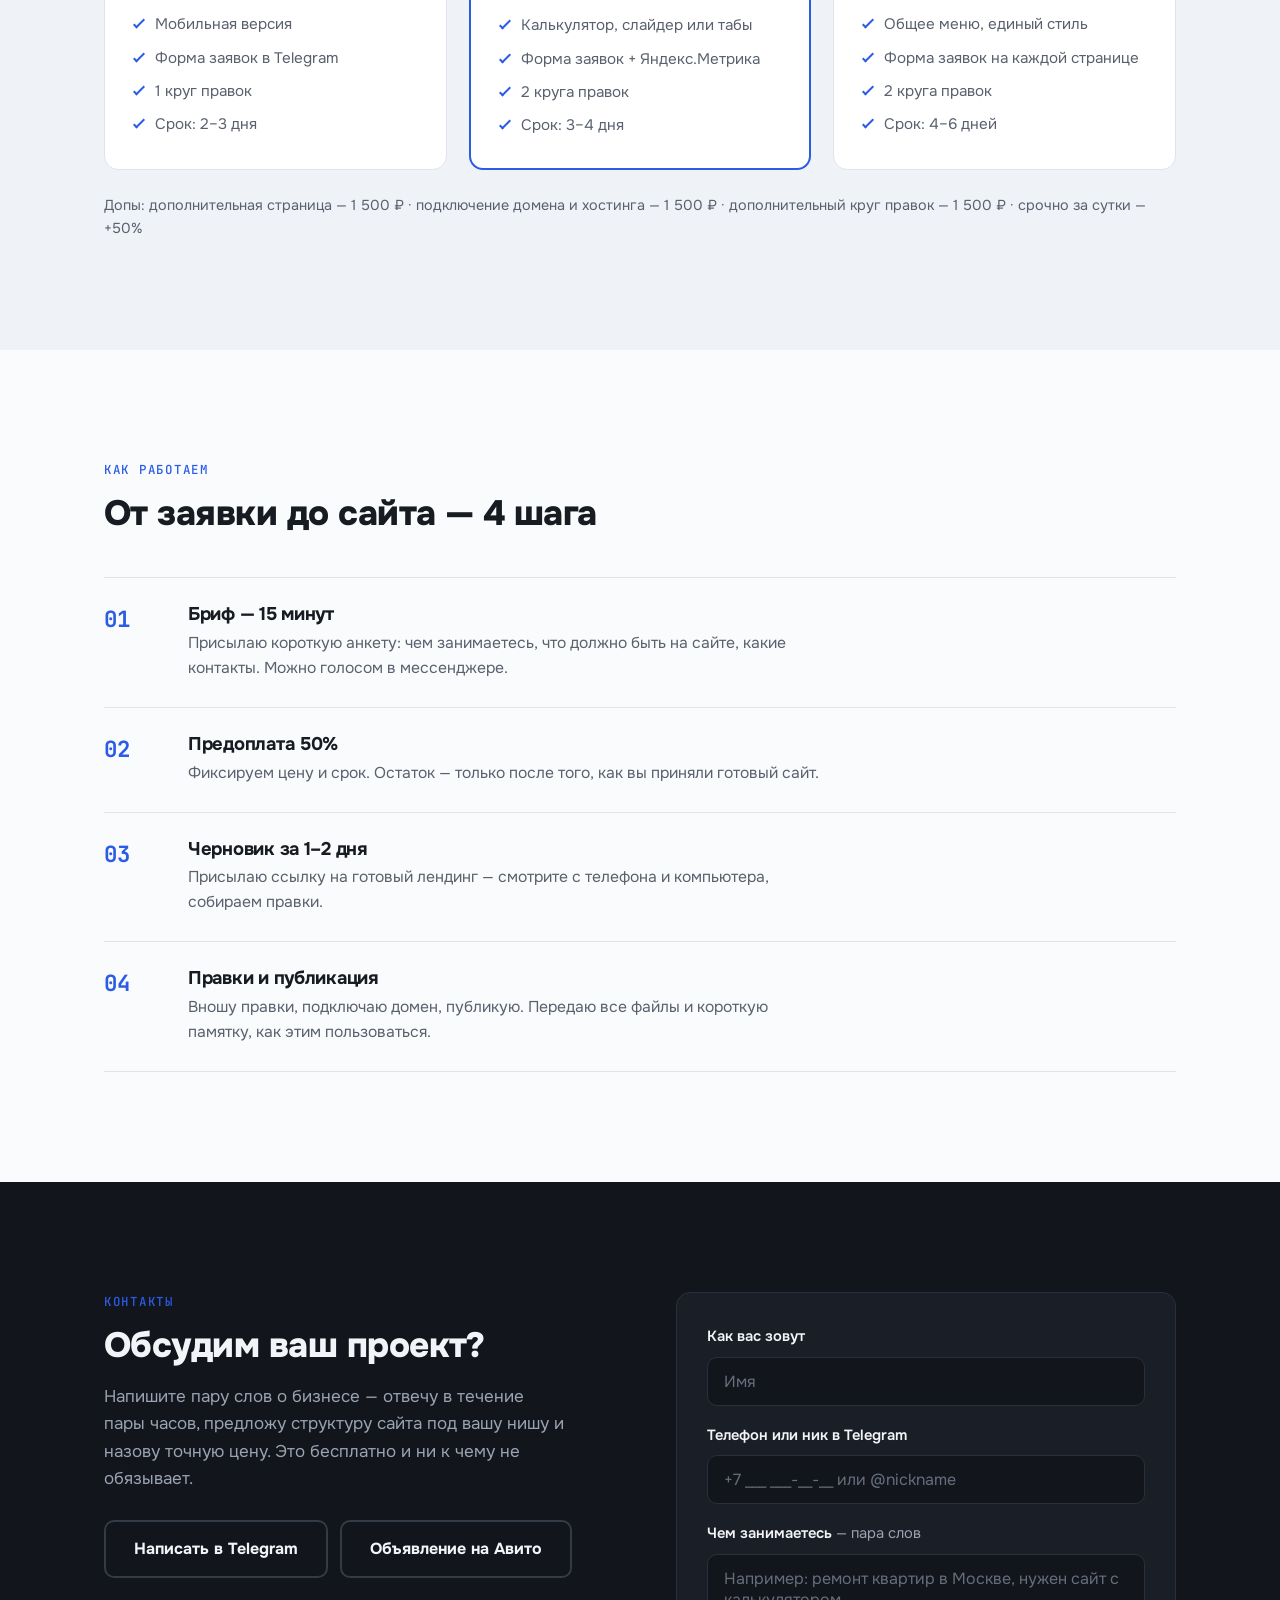
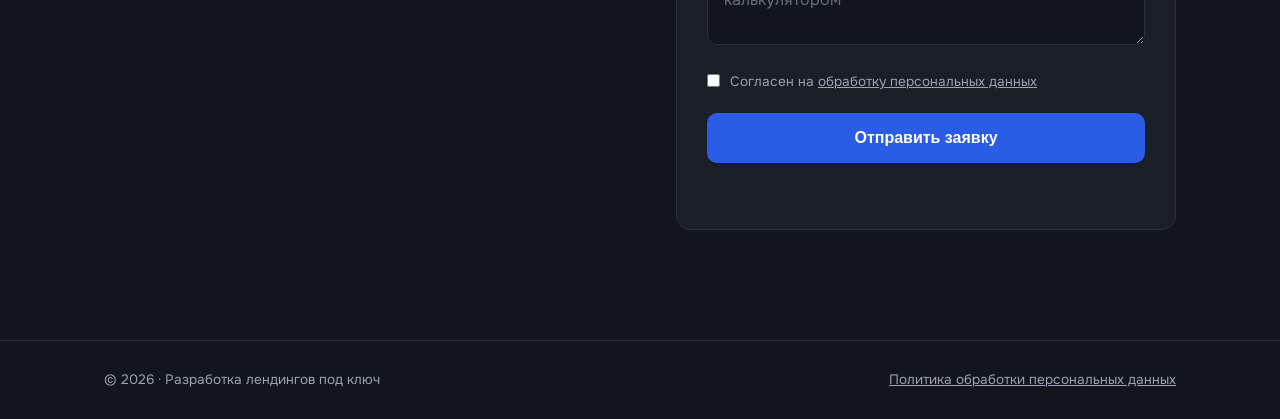
==== commit 4156fab5: "Аудит: свежие превью без телефонов, фикс рамки у юриста, переписана приписка про демо - img/*.png сн" ====
--- a/index.html
+++ b/index.html
@@ -63,7 +63,7 @@
     <div class="container">
       <p class="eyebrow">Портфолио</p>
       <h2>Примеры работ</h2>
-      <p class="section__sub">Каждый лендинг открывается вживую — покликайте: калькуляторы, формы и слайдеры работают.</p>
+      <p class="section__sub">Демо под типовые ниши: компании вымышлены, а вёрстка, калькуляторы и формы настоящие. Откройте любой и покликайте — ваш сайт будет собран так же, только с вашим содержимым.</p>
       <div class="works">
 
         <article class="work">
@@ -238,7 +238,6 @@
 <footer class="footer">
   <div class="container footer__inner">
     <p>© 2026 · Разработка лендингов под ключ</p>
-    <p>Все работы в портфолио — демонстрационные проекты: имена и данные компаний вымышлены.</p>
     <p><a href="privacy/">Политика обработки персональных данных</a></p>
   </div>
 </footer>
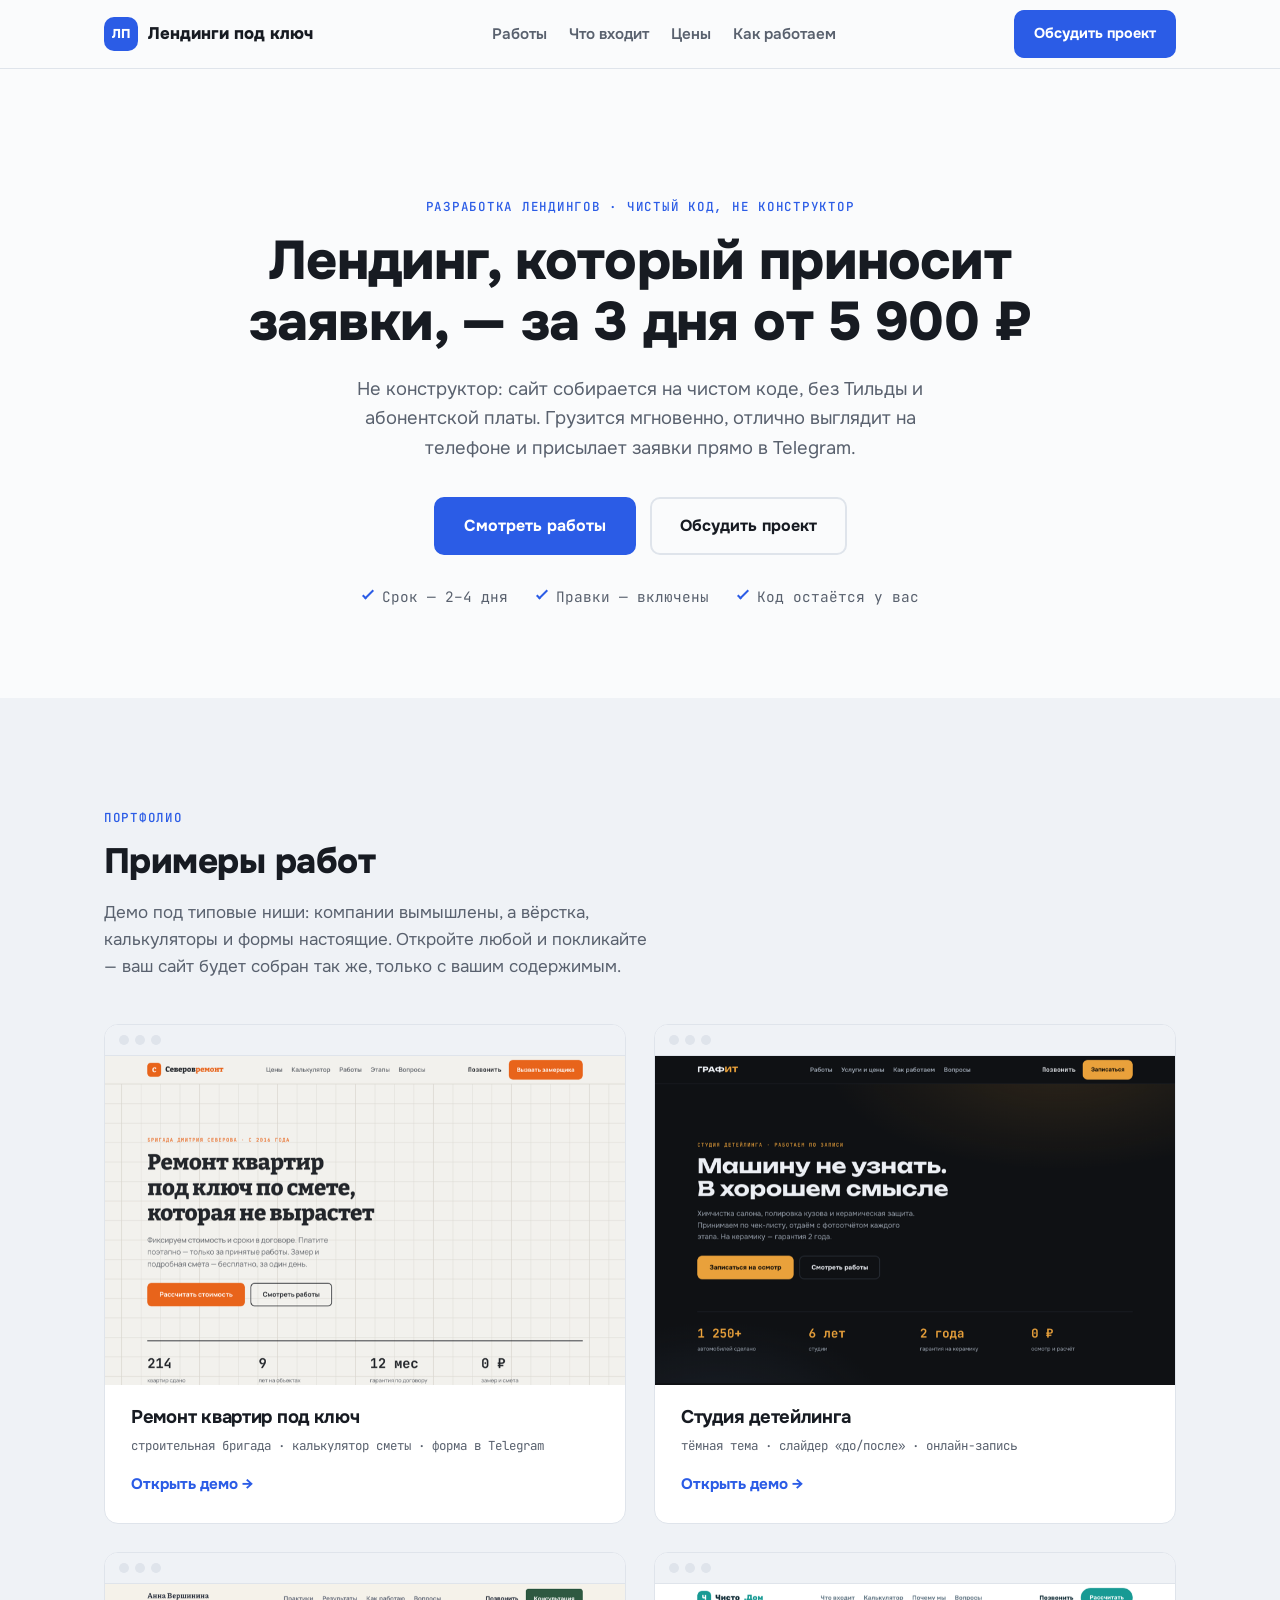
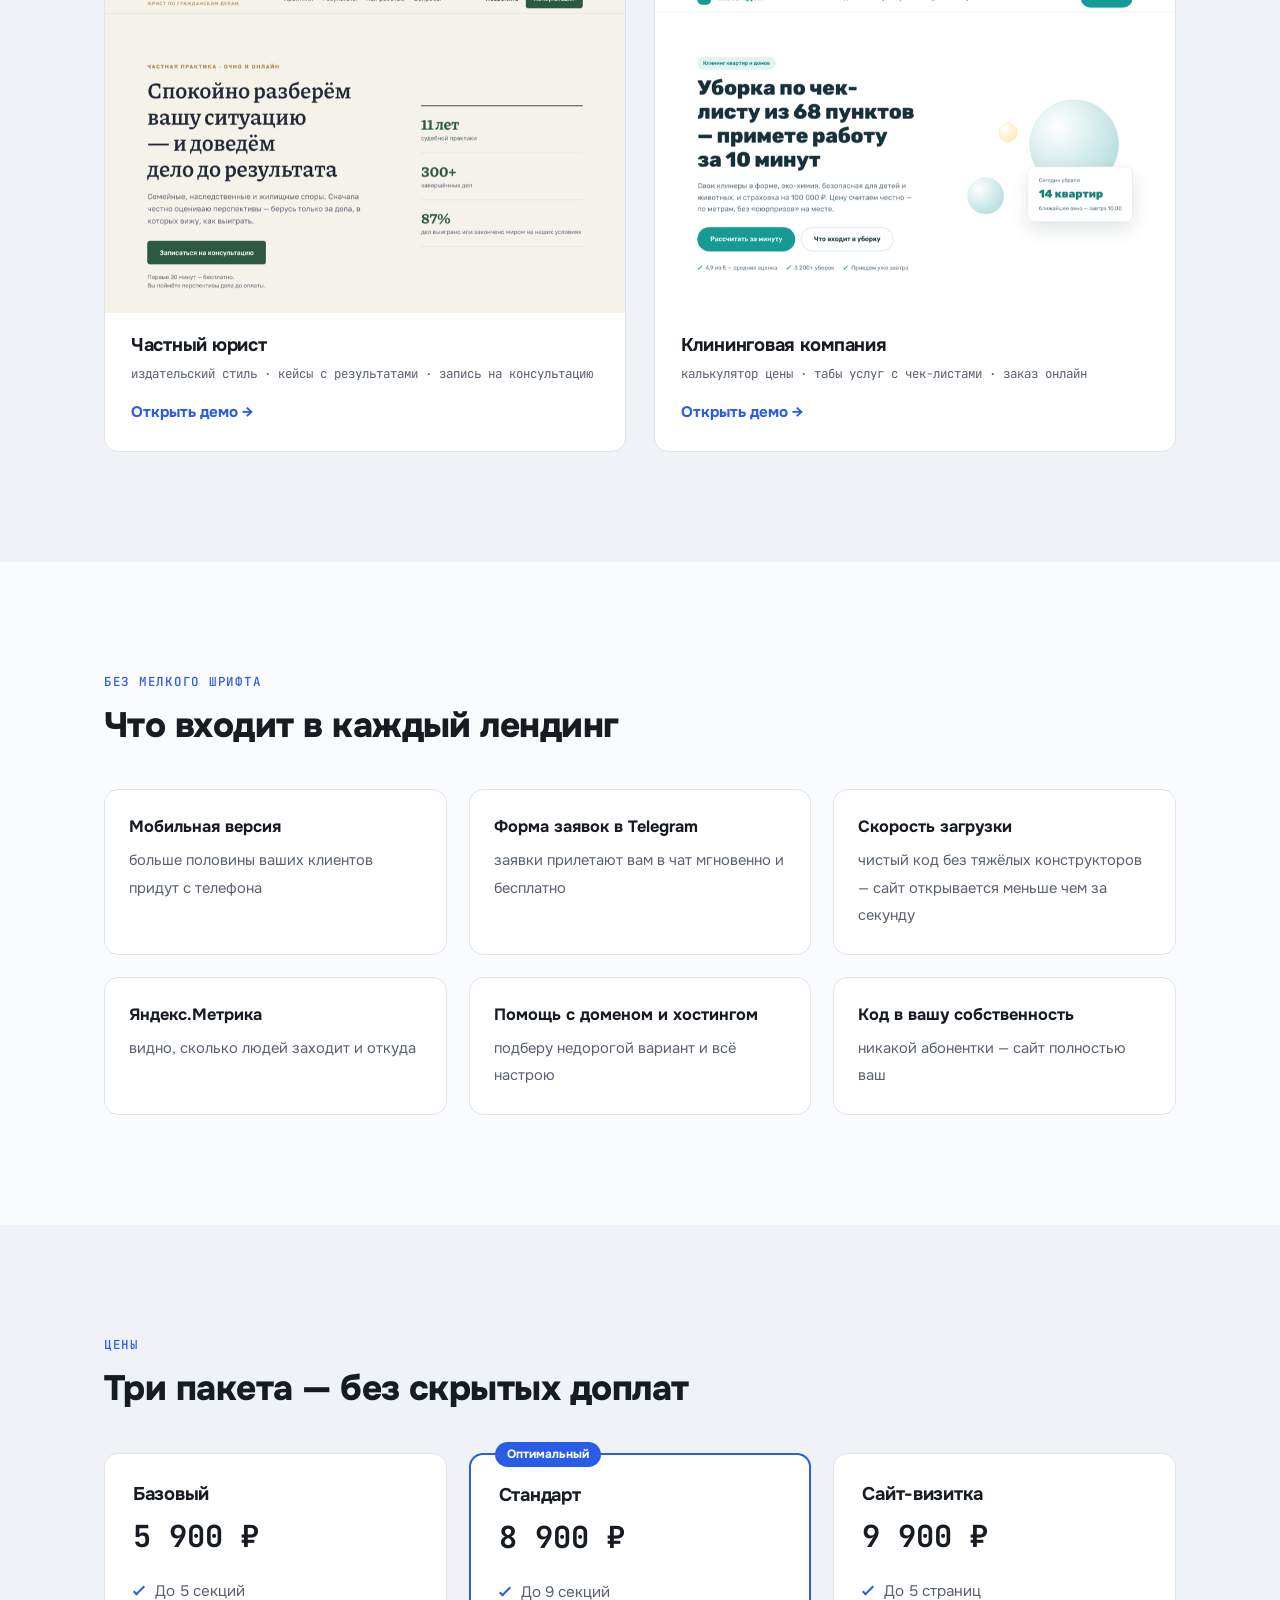
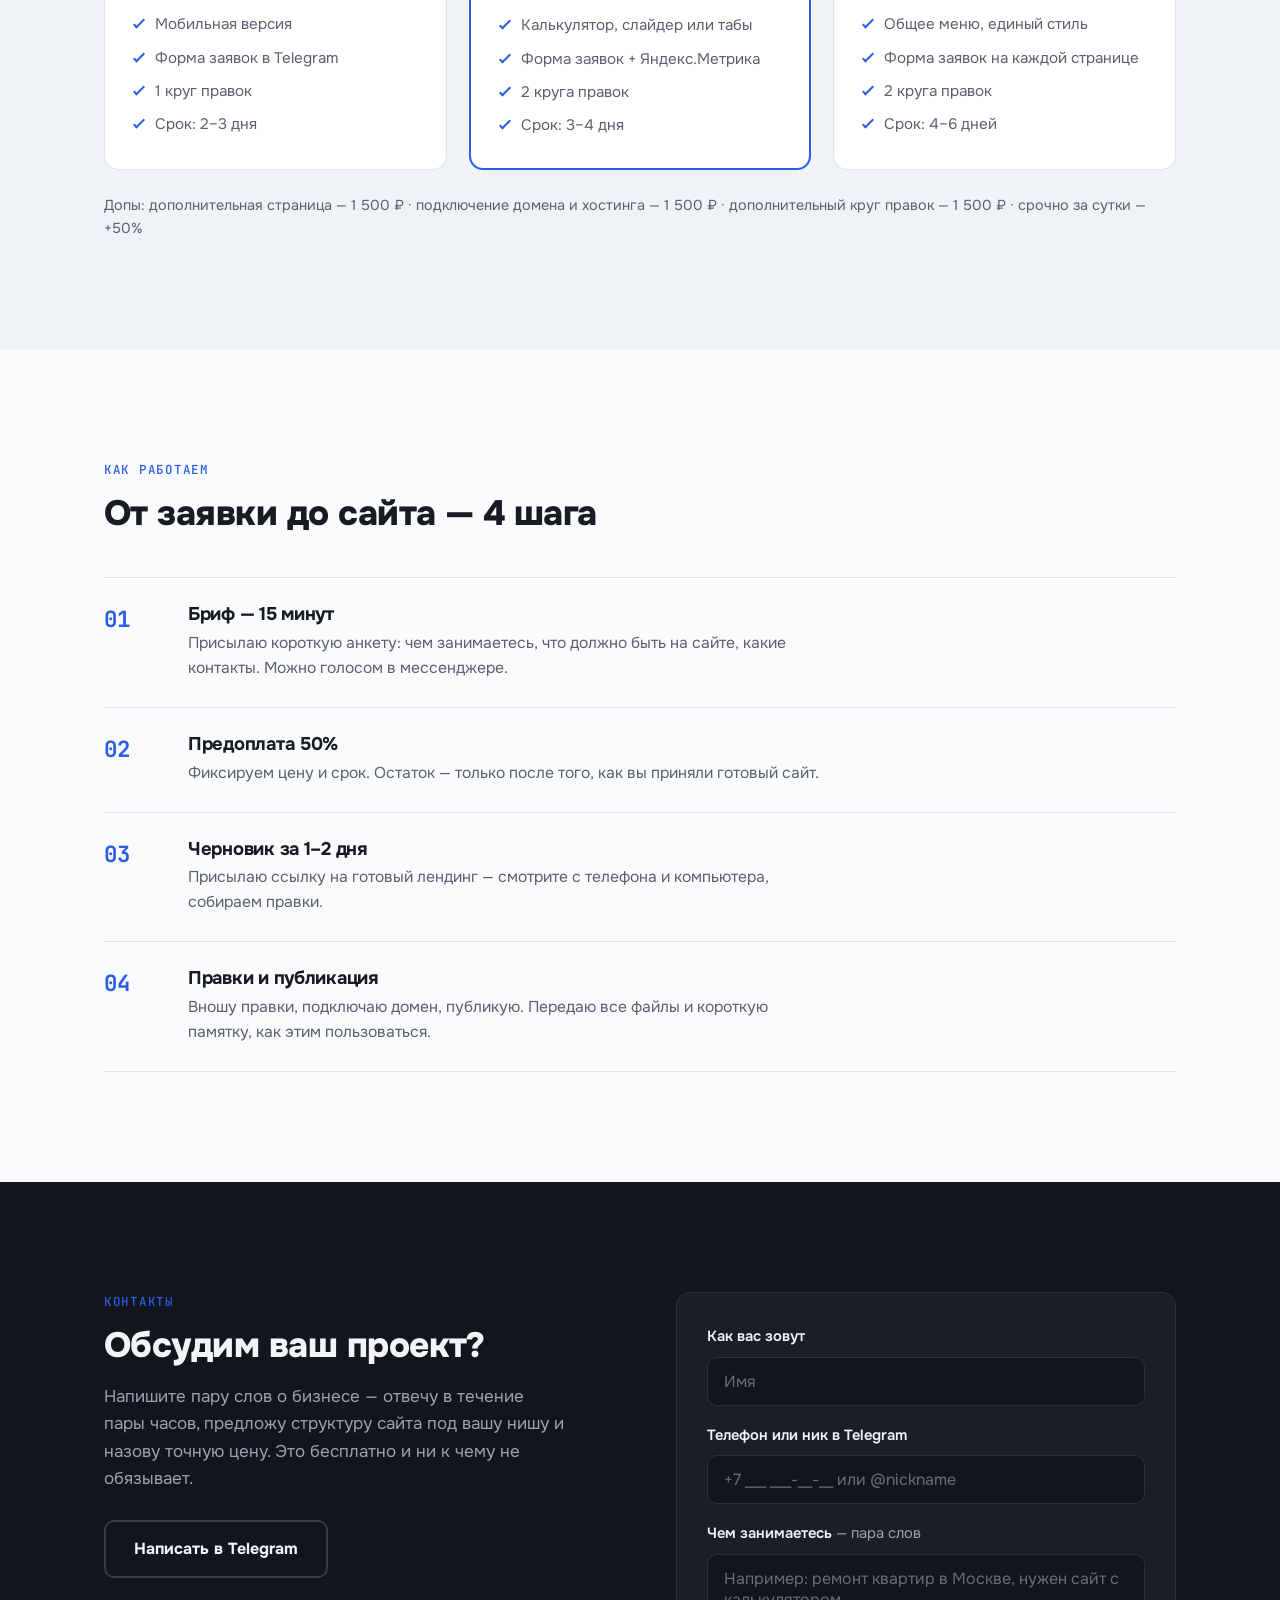
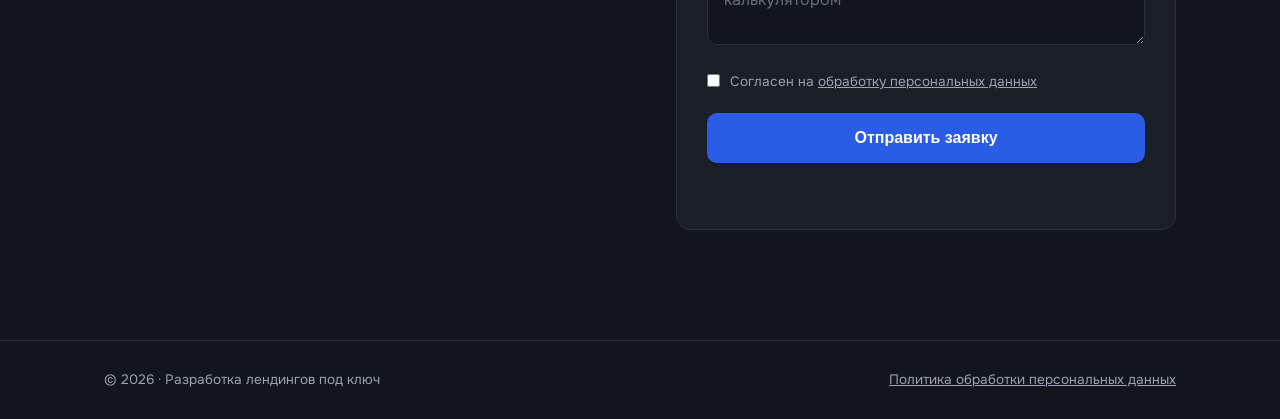
==== commit 88862d34: "Убрана кнопка на Авито с портфолио Уводить посетителя со своего сайта на площадку, где контакт платн" ====
--- a/index.html
+++ b/index.html
@@ -23,11 +23,11 @@
   <noscript><div><img src="https://mc.yandex.ru/watch/111244786" style="position:absolute; left:-9999px;" alt="" /></div></noscript>
   <!-- /Yandex.Metrika counter -->
 </head>
-<body>
+<body id="top">
 
 <header class="header">
   <div class="container header__inner">
-    <a href="#" class="logo"><span class="logo__mark">ЛП</span>Лендинги под ключ</a>
+    <a href="#top" class="logo"><span class="logo__mark">ЛП</span>Лендинги под ключ</a>
     <nav class="nav">
       <a href="#works">Работы</a>
       <a href="#included">Что входит</a>
@@ -202,7 +202,6 @@
         <p>Напишите пару слов о бизнесе — отвечу в течение пары часов, предложу структуру сайта под вашу нишу и назову точную цену. Это бесплатно и ни к чему не обязывает.</p>
         <div class="contact__row">
           <a href="https://t.me/jafarovsalih" class="btn btn--ghost" data-goal="messenger">Написать в Telegram</a>
-          <a href="https://www.avito.ru/baykit/predlozheniya_uslug/sozdanie_sayta-lendinga_pod_klyuch_za_3_dnya_8248238530" class="btn btn--ghost" data-goal="avito" target="_blank" rel="noopener">Объявление на Авито</a>
         </div>
       </div>
 
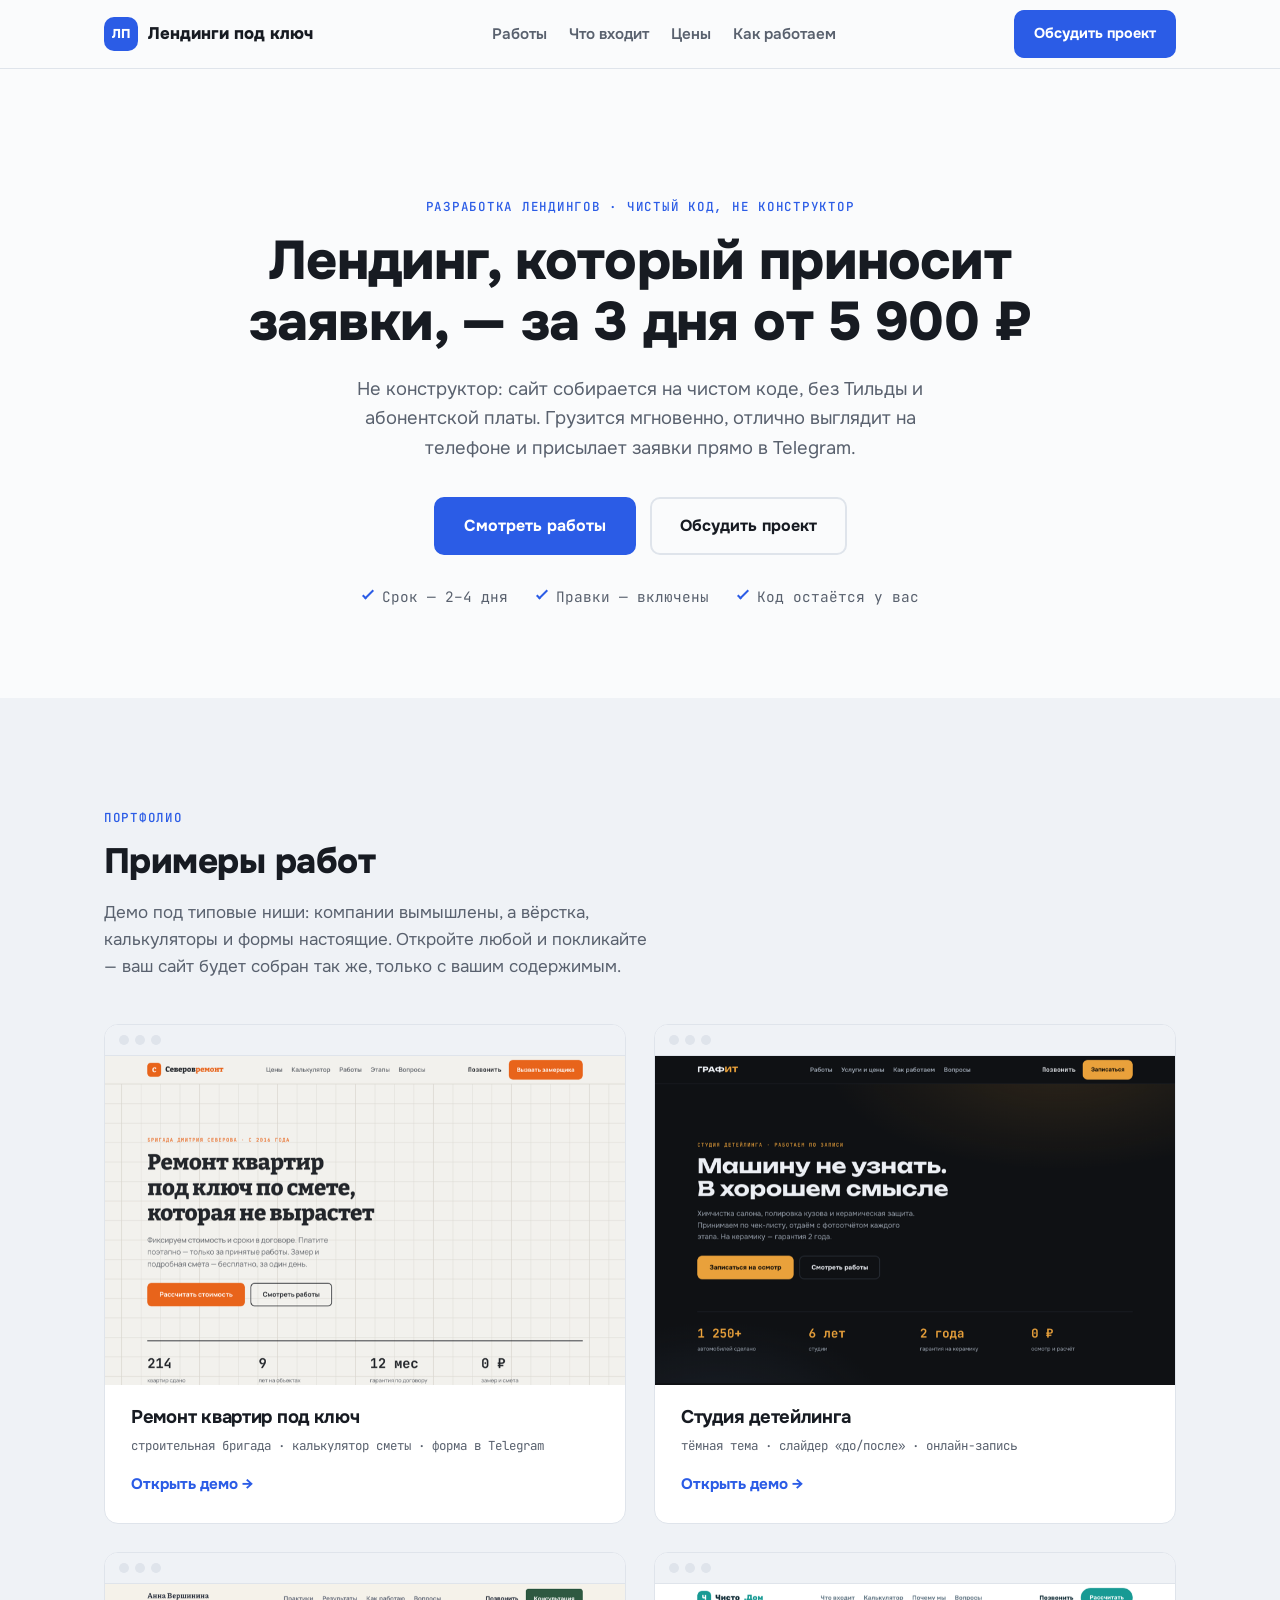
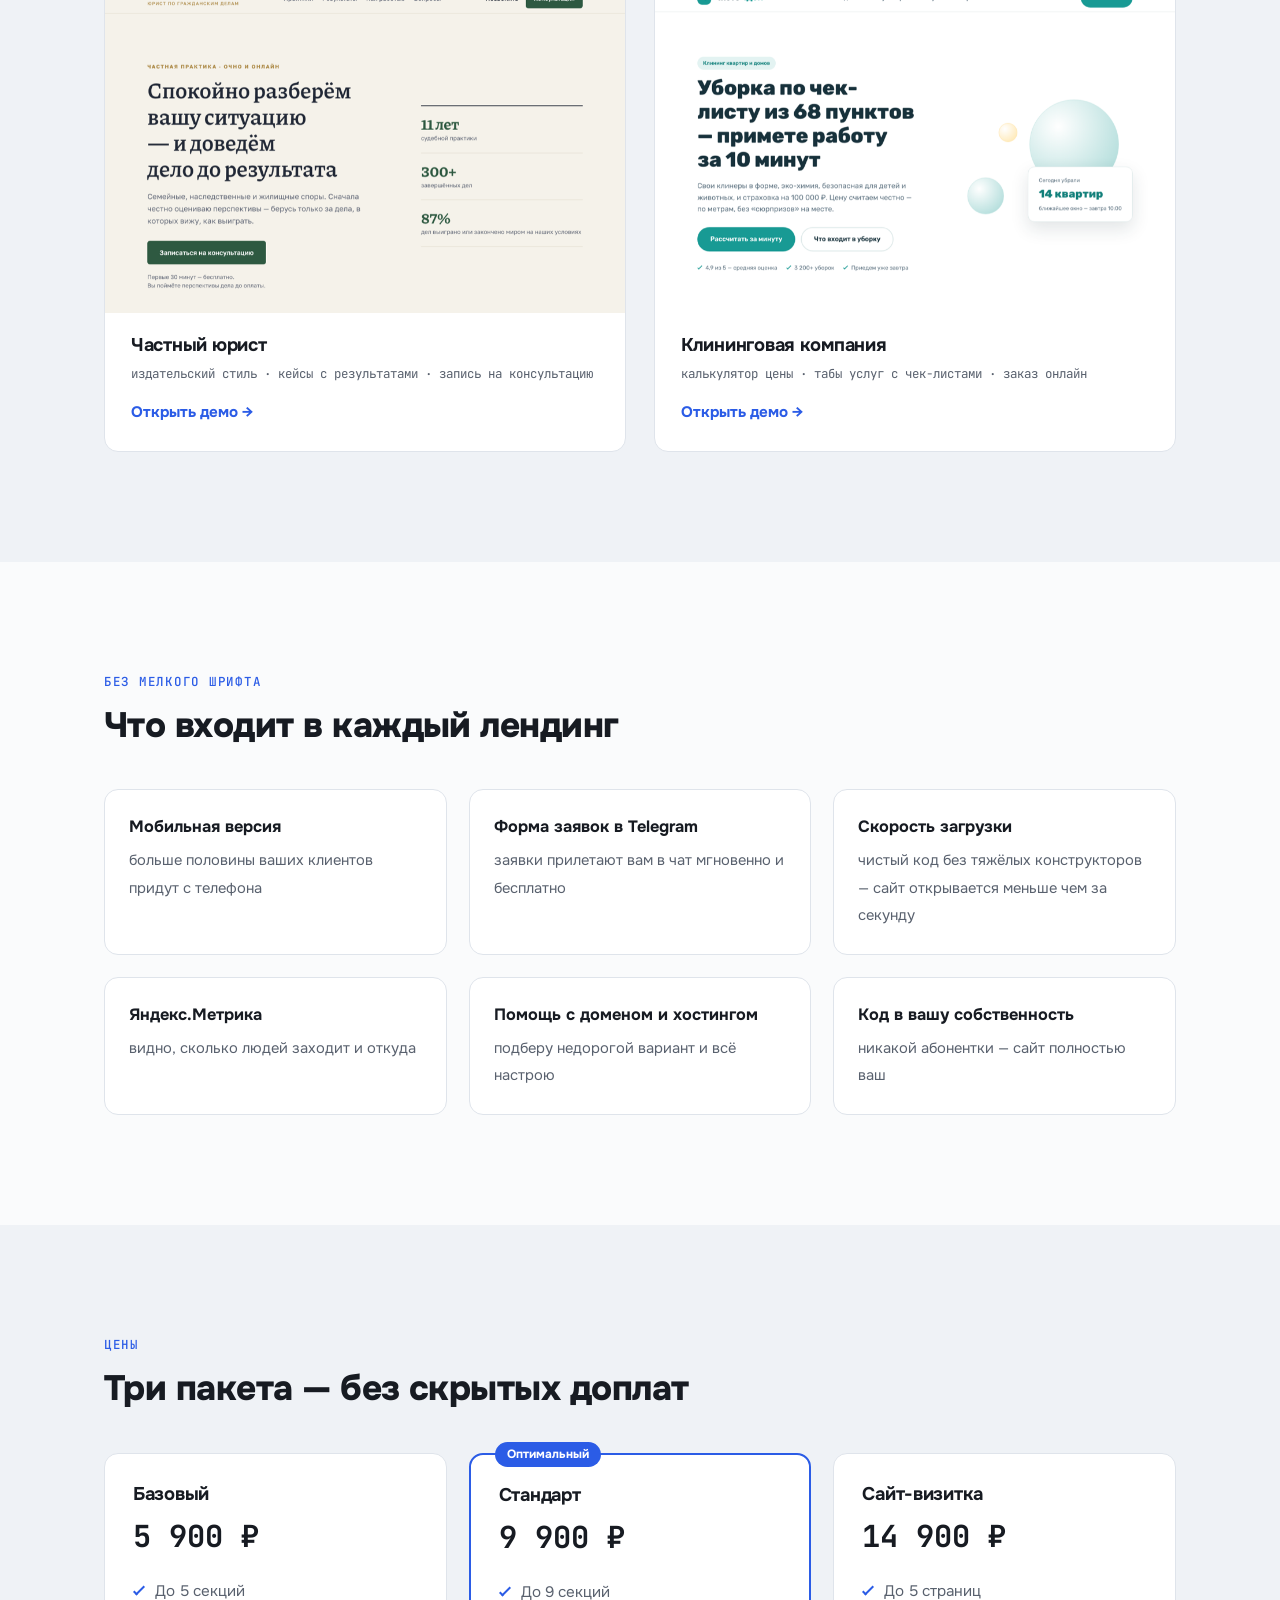
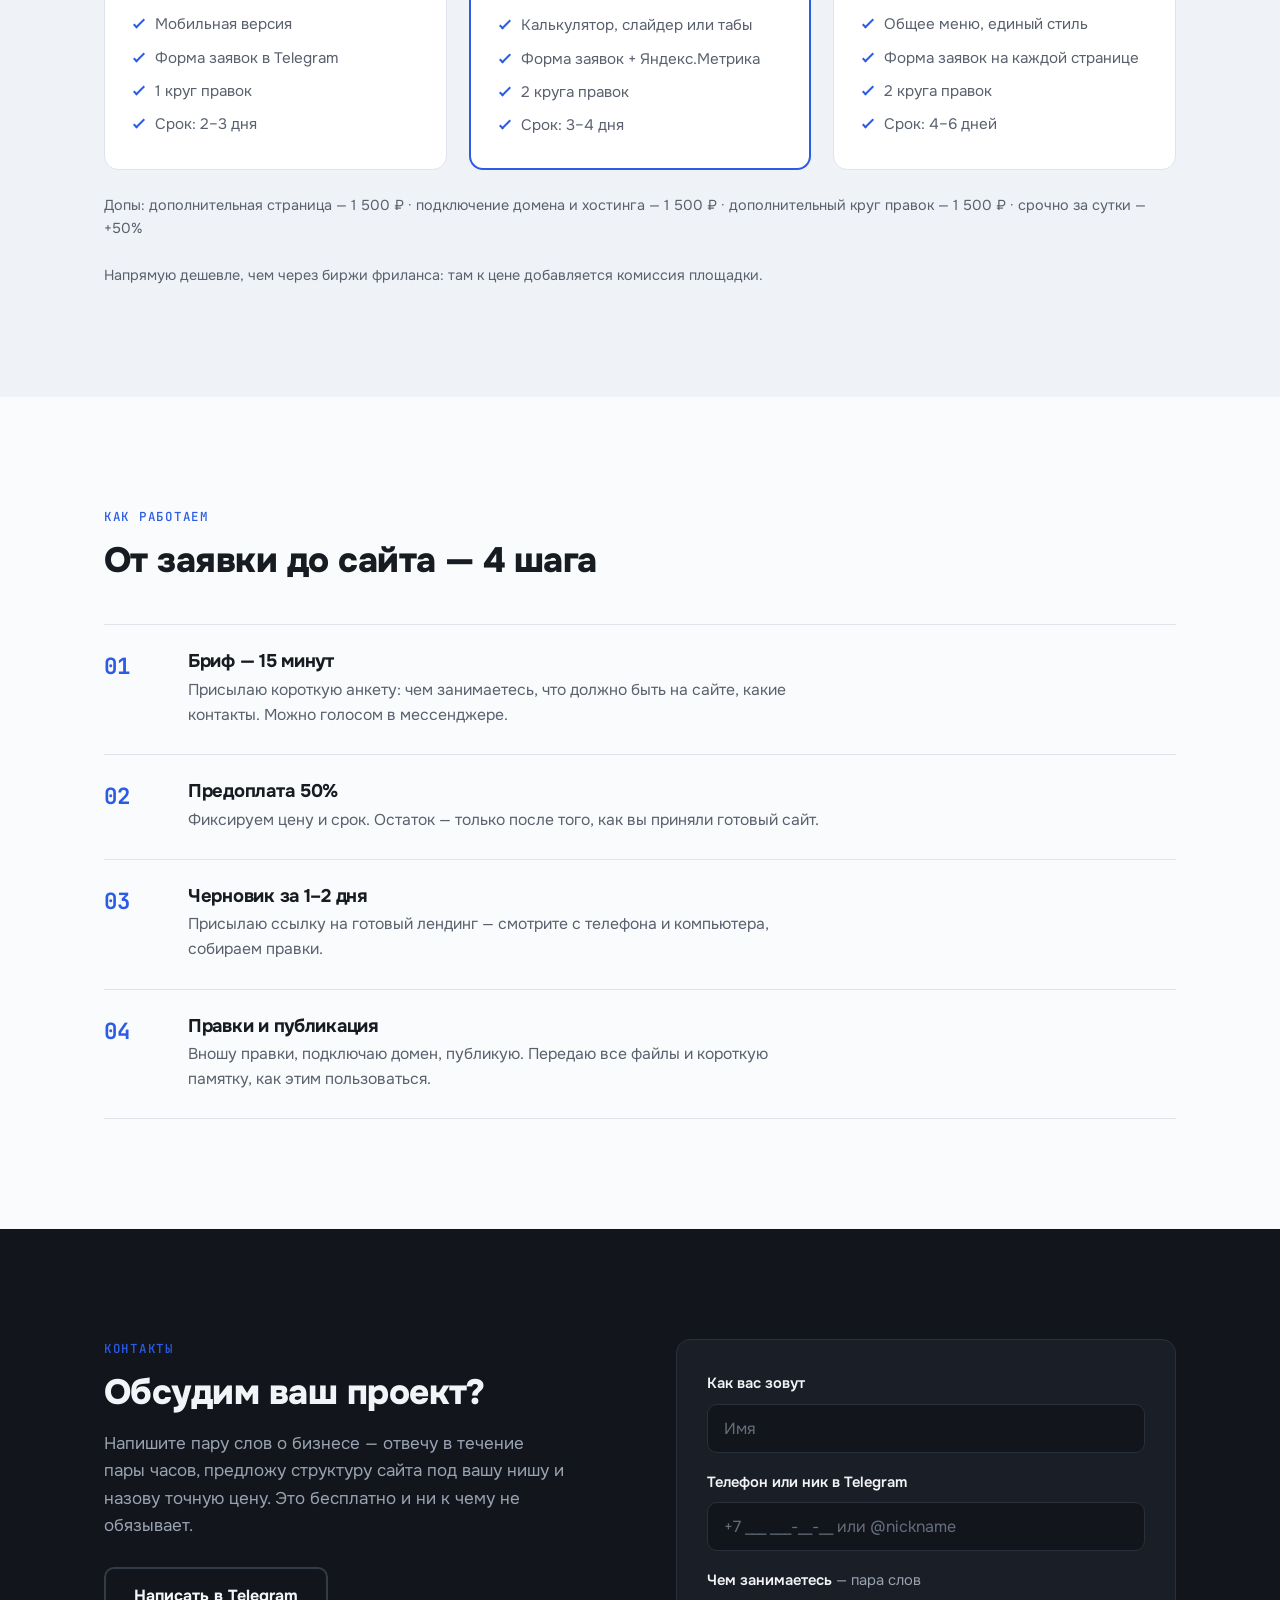
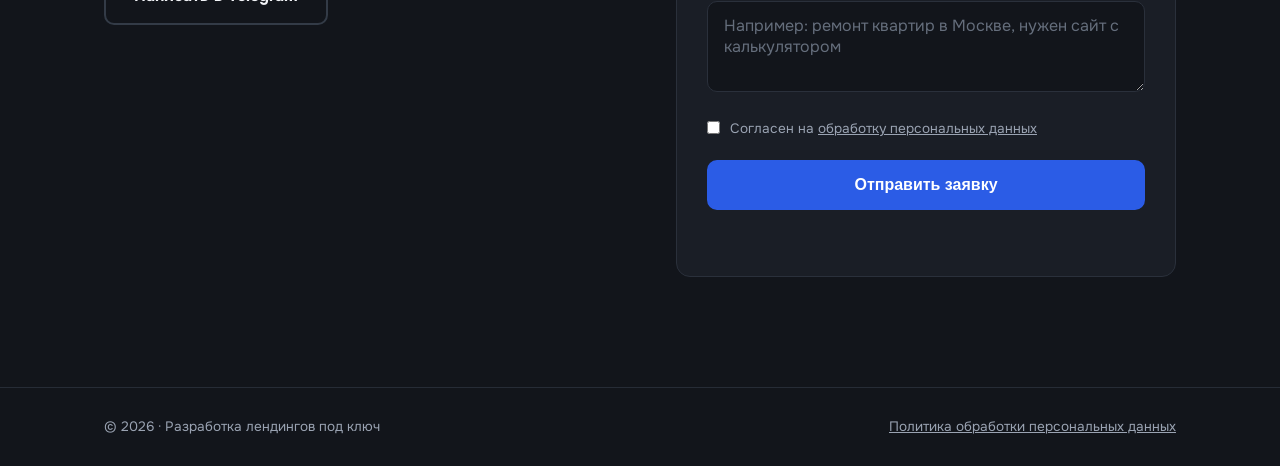
==== commit 6382665f: "Цены выровнены под сетку Kwork: 5900 / 9900 / 14900" ====
--- a/index.html
+++ b/index.html
@@ -9,6 +9,17 @@
   <link rel="preconnect" href="https://fonts.googleapis.com">
   <link rel="preconnect" href="https://fonts.gstatic.com" crossorigin>
   <link href="https://fonts.googleapis.com/css2?family=Onest:wght@400;500;600;700;800&family=JetBrains+Mono:wght@500;700&display=swap" rel="stylesheet">
+  <link rel="canonical" href="https://odnastranica.ru/">
+  <meta property="og:title" content="Лендинги под ключ за 3 дня — от 5 900 ₽">
+  <meta property="og:description" content="Продающие одностраничные сайты на чистом коде: мобильная версия, заявки в Telegram, без абонентской платы. Четыре примера работ внутри.">
+  <meta property="og:url" content="https://odnastranica.ru/">
+  <meta property="og:image" content="https://odnastranica.ru/img/og.png">
+  <meta property="og:image:width" content="1200">
+  <meta property="og:image:height" content="630">
+  <meta property="og:type" content="website">
+  <meta property="og:locale" content="ru_RU">
+  <meta property="og:site_name" content="Лендинги под ключ">
+  <meta name="twitter:card" content="summary_large_image">
   <link rel="stylesheet" href="css/style.css">
   <!-- Yandex.Metrika counter -->
   <script type="text/javascript">
@@ -22,6 +33,58 @@
   </script>
   <noscript><div><img src="https://mc.yandex.ru/watch/111244786" style="position:absolute; left:-9999px;" alt="" /></div></noscript>
   <!-- /Yandex.Metrika counter -->
+  <script type="application/ld+json">
+{
+  "@context": "https://schema.org",
+  "@type": "ProfessionalService",
+  "name": "Лендинги под ключ",
+  "description": "Разработка продающих одностраничных сайтов для малого бизнеса на чистом коде.",
+  "url": "https://odnastranica.ru/",
+  "image": "https://odnastranica.ru/img/og.png",
+  "areaServed": {
+    "@type": "Country",
+    "name": "Россия"
+  },
+  "priceRange": "5900-14900 RUB",
+  "provider": {
+    "@type": "Person",
+    "name": "Джафаров Салих Джафарович"
+  },
+  "hasOfferCatalog": {
+    "@type": "OfferCatalog",
+    "name": "Услуги",
+    "itemListElement": [
+      {
+        "@type": "Offer",
+        "itemOffered": {
+          "@type": "Service",
+          "name": "Одностраничный сайт (лендинг)"
+        },
+        "price": "5900",
+        "priceCurrency": "RUB"
+      },
+      {
+        "@type": "Offer",
+        "itemOffered": {
+          "@type": "Service",
+          "name": "Лендинг с калькулятором или слайдером"
+        },
+        "price": "9900",
+        "priceCurrency": "RUB"
+      },
+      {
+        "@type": "Offer",
+        "itemOffered": {
+          "@type": "Service",
+          "name": "Сайт-визитка до 5 страниц"
+        },
+        "price": "14900",
+        "priceCurrency": "RUB"
+      }
+    ]
+  }
+}
+  </script>
 </head>
 <body id="top">
 
@@ -154,7 +217,7 @@
         <article class="price price--featured">
           <p class="price__badge">Оптимальный</p>
           <h3>Стандарт</h3>
-          <p class="price__num">8 900 ₽</p>
+          <p class="price__num">9 900 ₽</p>
           <ul>
             <li>До 9 секций</li>
             <li>Калькулятор, слайдер или табы</li>
@@ -165,7 +228,7 @@
         </article>
         <article class="price">
           <h3>Сайт-визитка</h3>
-          <p class="price__num">9 900 ₽</p>
+          <p class="price__num">14 900 ₽</p>
           <ul>
             <li>До 5 страниц</li>
             <li>Общее меню, единый стиль</li>
@@ -176,6 +239,7 @@
         </article>
       </div>
       <p class="prices__extra">Допы: дополнительная страница — 1 500 ₽ · подключение домена и хостинга — 1 500 ₽ · дополнительный круг правок — 1 500 ₽ · срочно за сутки — +50%</p>
+      <p class="prices__extra">Напрямую дешевле, чем через биржи фриланса: там к цене добавляется комиссия площадки.</p>
     </div>
   </section>
 
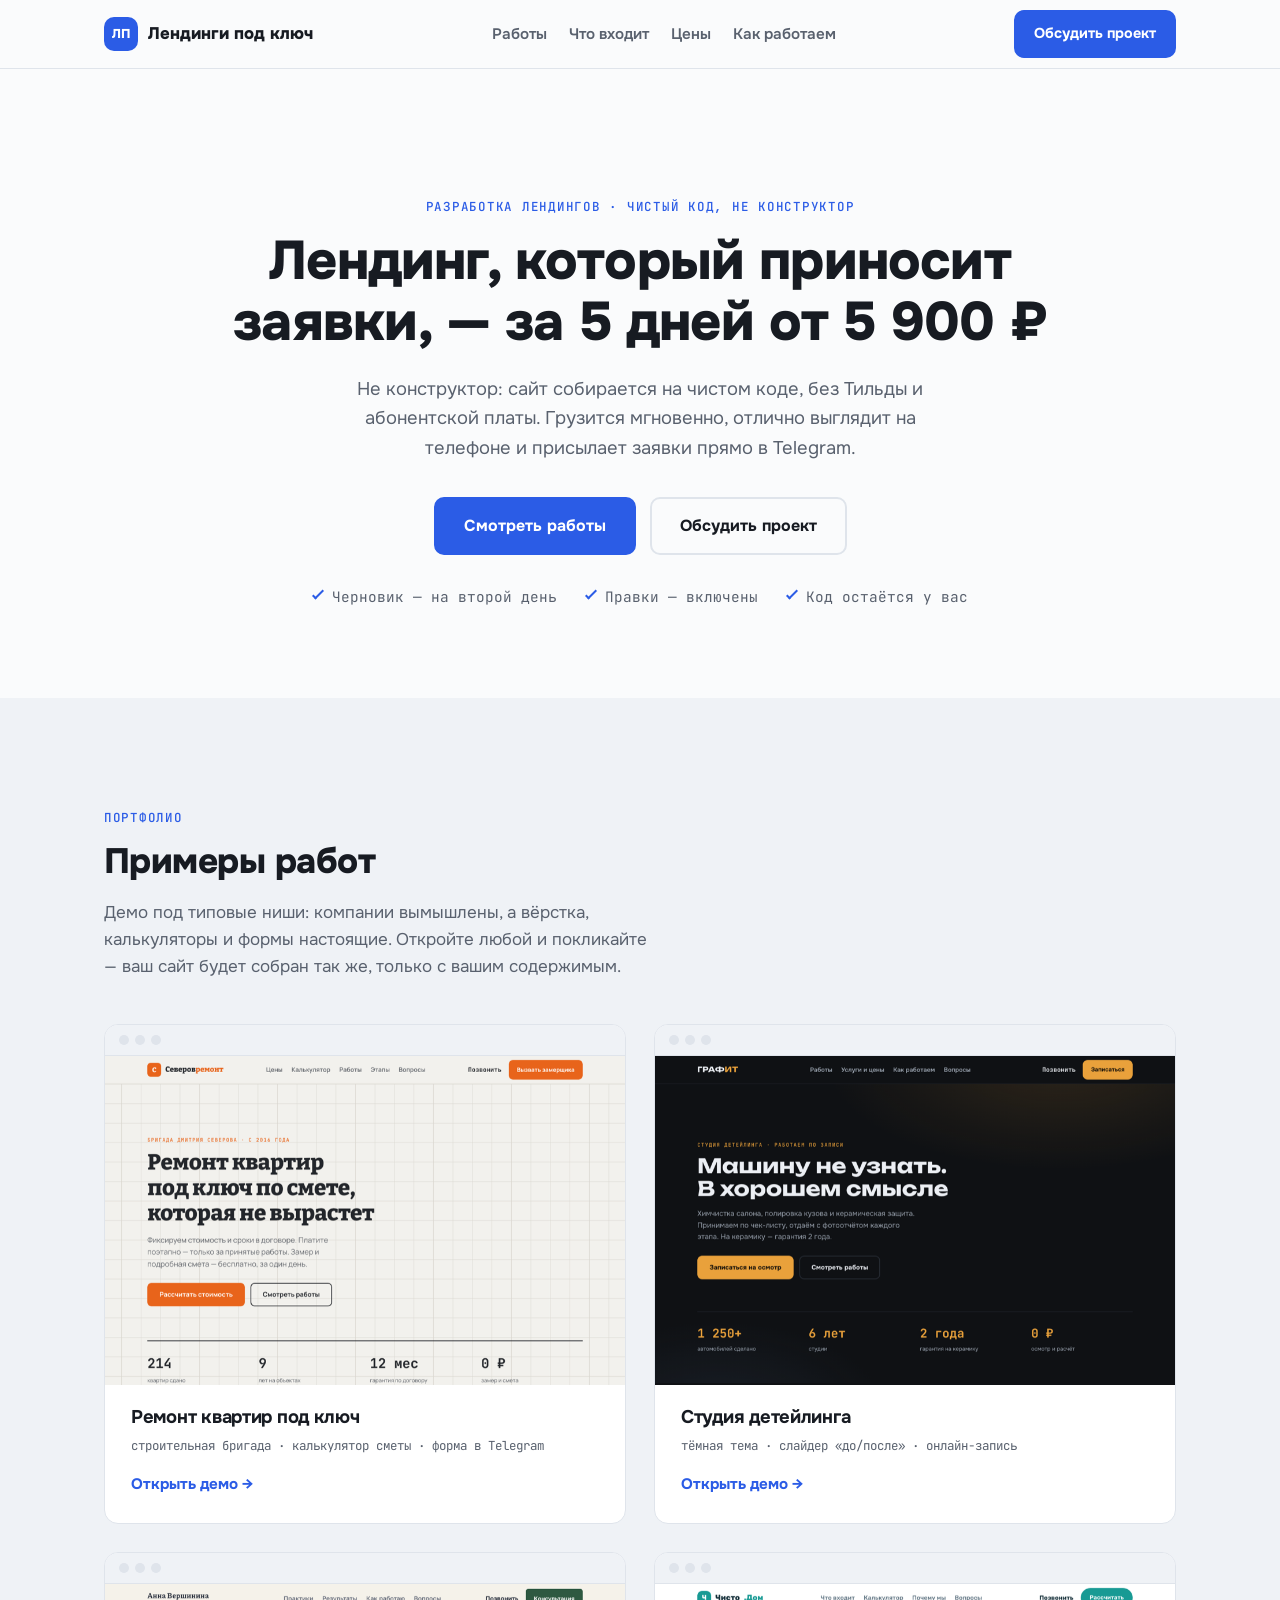
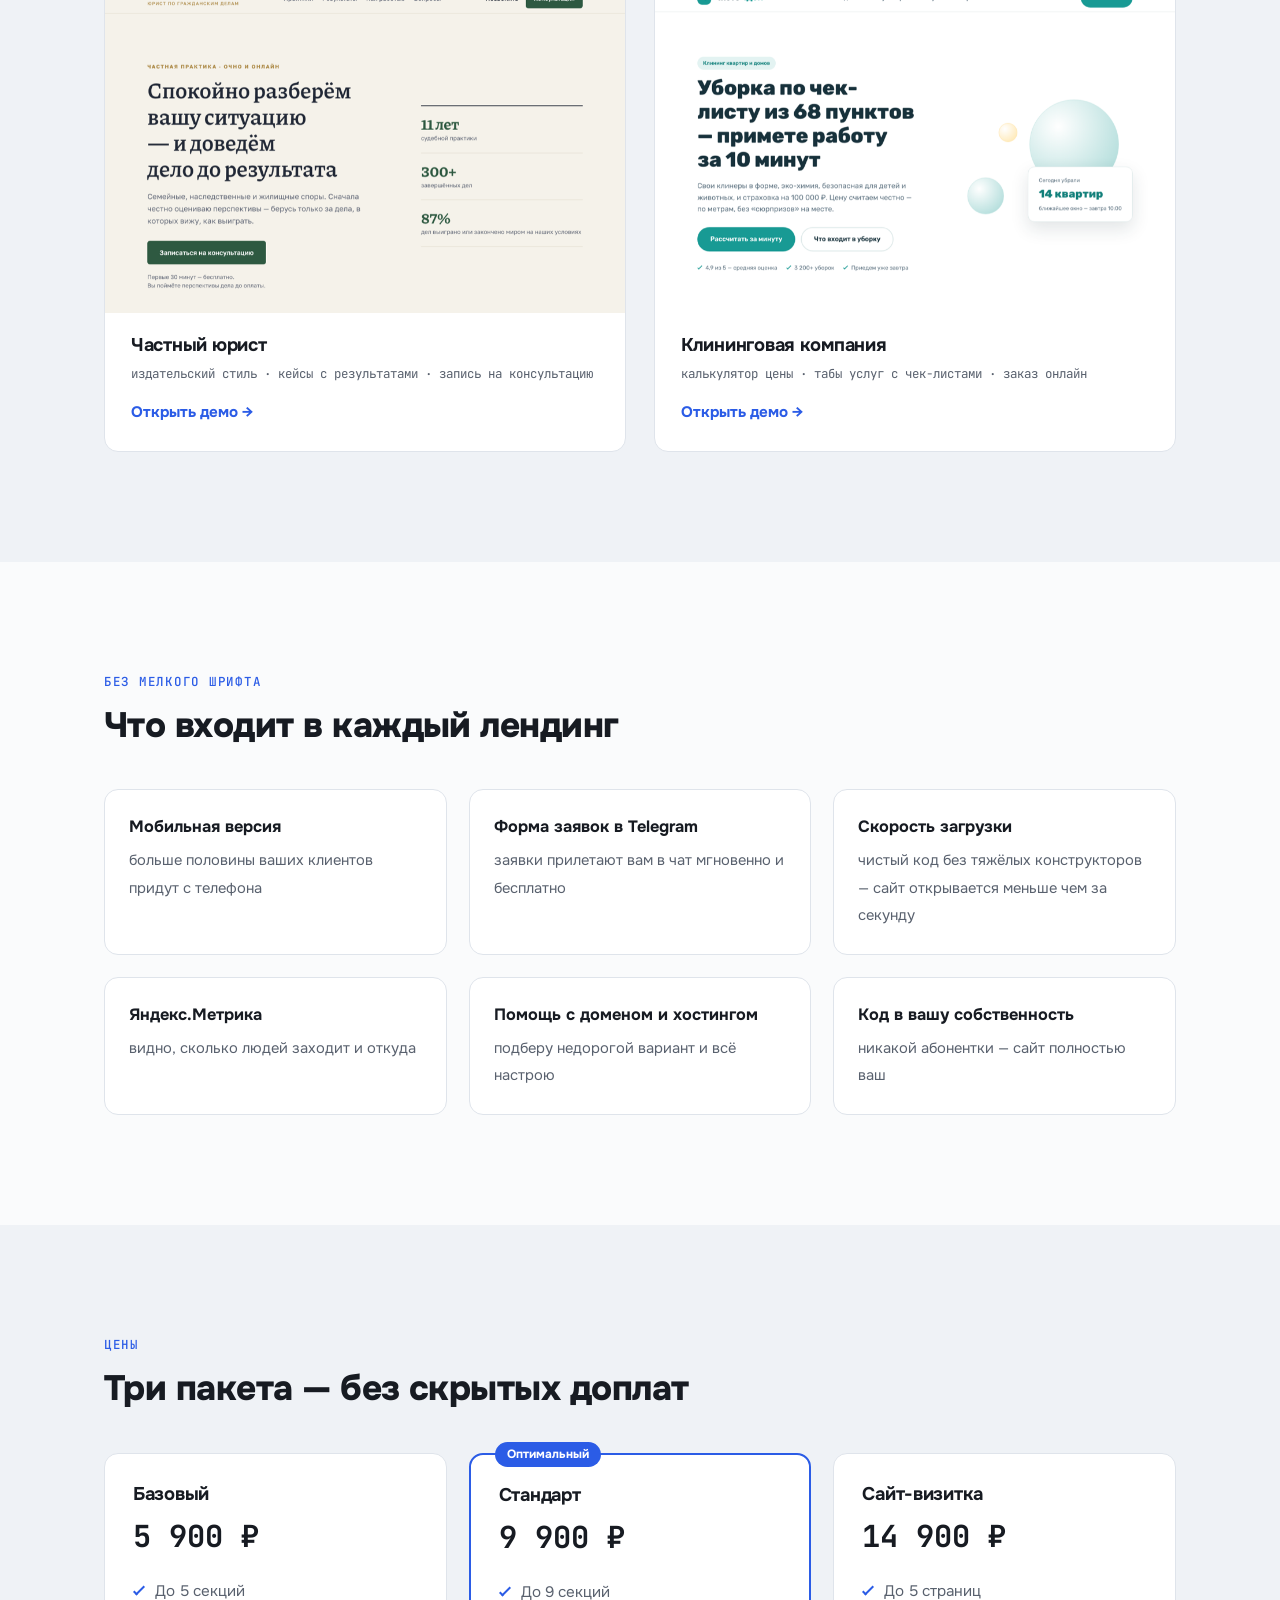
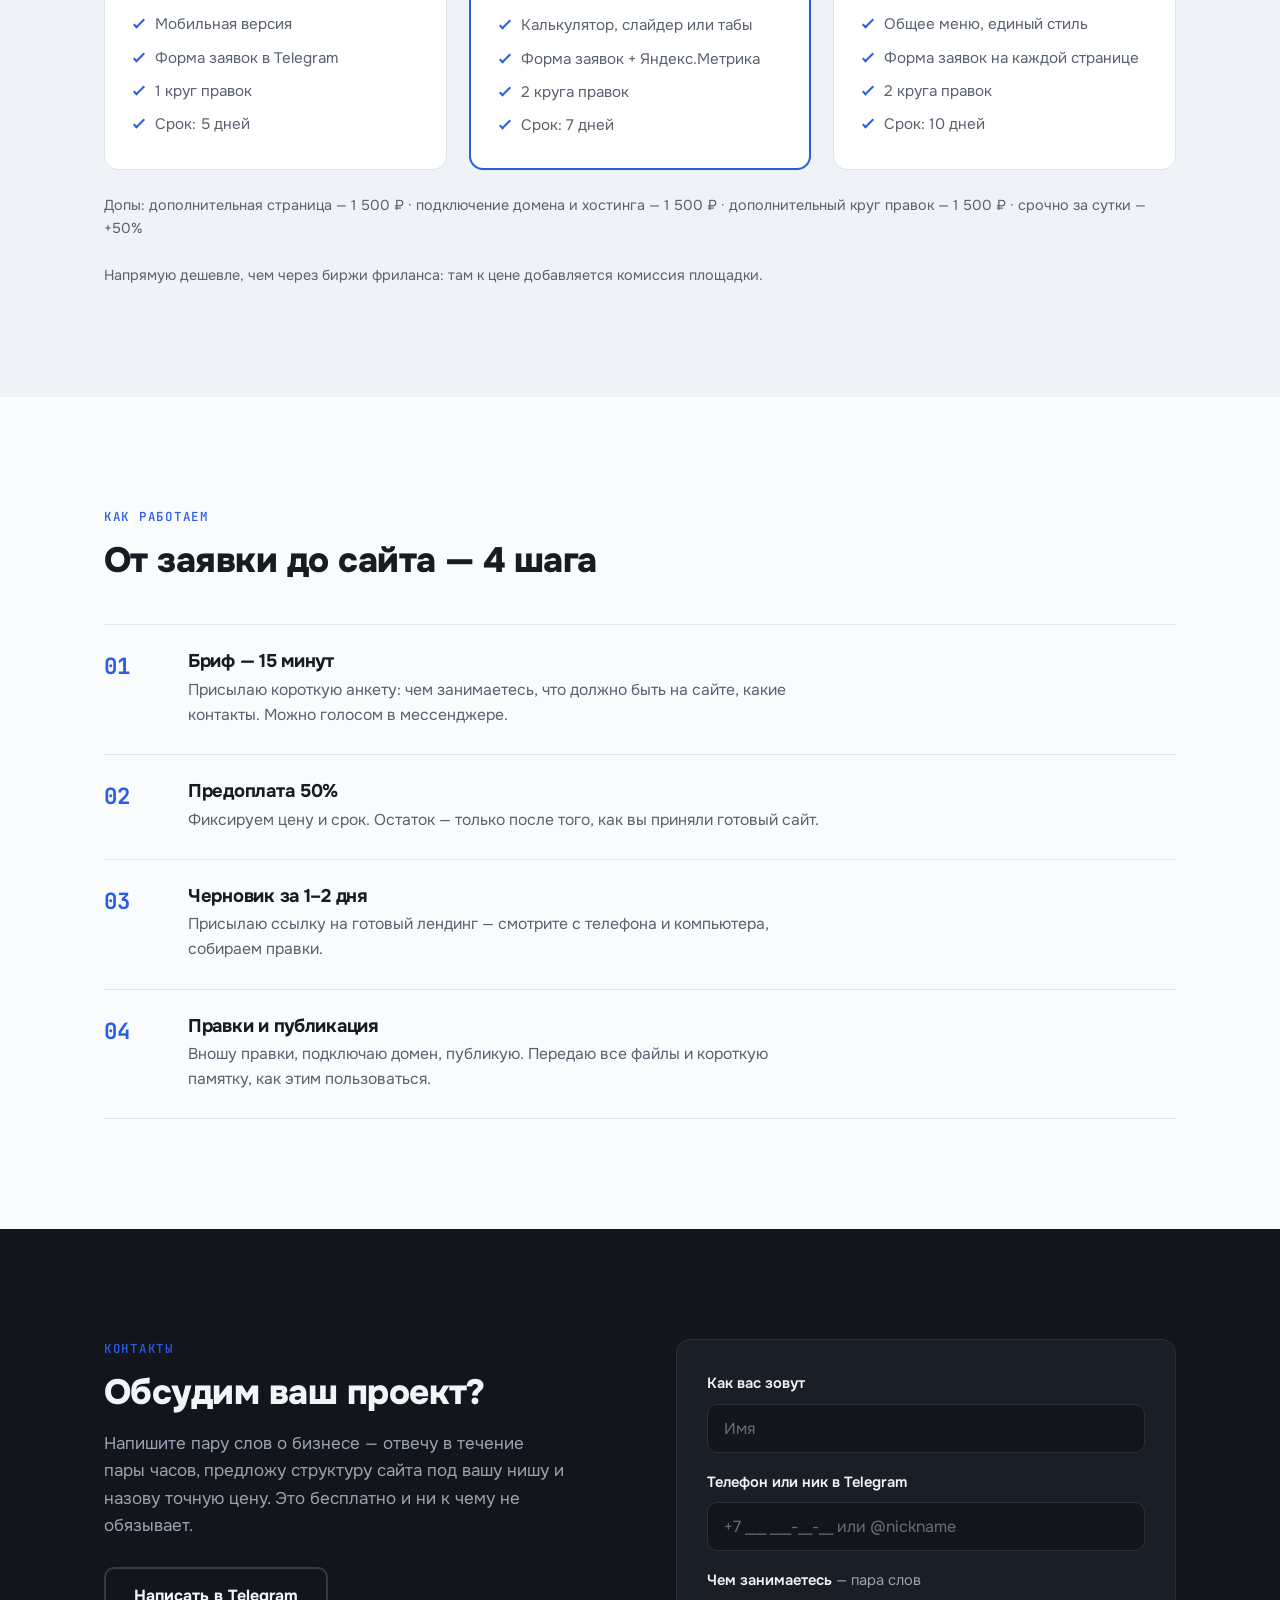
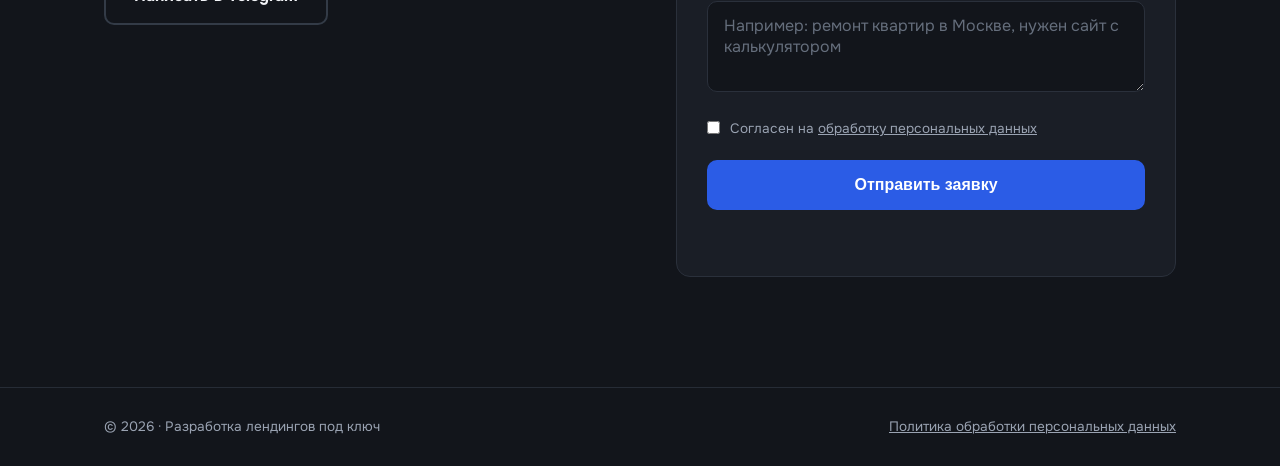
==== commit 0e429543: "Сроки выровнены: 5 / 7 / 10 дней, черновик на второй день" ====
--- a/index.html
+++ b/index.html
@@ -4,13 +4,13 @@
   <meta charset="UTF-8">
   <meta name="viewport" content="width=device-width, initial-scale=1.0">
   <title>Портфолио — лендинги под ключ от 5 900 ₽</title>
-  <meta name="description" content="Разработка продающих лендингов на чистом коде: быстрые, адаптивные, с формой заявок в Telegram. Срок 2–3 дня, цена от 5 900 ₽. Примеры работ внутри.">
+  <meta name="description" content="Разработка продающих лендингов на чистом коде: быстрые, адаптивные, с формой заявок в Telegram. Срок 5 дней, цена от 5 900 ₽. Примеры работ внутри.">
   <link rel="icon" href="data:image/svg+xml,<svg xmlns='http://www.w3.org/2000/svg' viewBox='0 0 100 100'><rect width='100' height='100' rx='20' fill='%232B5CE6'/><text x='50' y='68' font-size='46' text-anchor='middle' font-family='Arial' font-weight='bold' fill='white'>ЛП</text></svg>">
   <link rel="preconnect" href="https://fonts.googleapis.com">
   <link rel="preconnect" href="https://fonts.gstatic.com" crossorigin>
   <link href="https://fonts.googleapis.com/css2?family=Onest:wght@400;500;600;700;800&family=JetBrains+Mono:wght@500;700&display=swap" rel="stylesheet">
   <link rel="canonical" href="https://odnastranica.ru/">
-  <meta property="og:title" content="Лендинги под ключ за 3 дня — от 5 900 ₽">
+  <meta property="og:title" content="Лендинги под ключ за 5 дней — от 5 900 ₽">
   <meta property="og:description" content="Продающие одностраничные сайты на чистом коде: мобильная версия, заявки в Telegram, без абонентской платы. Четыре примера работ внутри.">
   <meta property="og:url" content="https://odnastranica.ru/">
   <meta property="og:image" content="https://odnastranica.ru/img/og.png">
@@ -107,14 +107,14 @@
   <section class="hero">
     <div class="container">
       <p class="eyebrow">Разработка лендингов · чистый код, не конструктор</p>
-      <h1>Лендинг, который приносит заявки, — за&nbsp;3&nbsp;дня от&nbsp;5&nbsp;900&nbsp;₽</h1>
+      <h1>Лендинг, который приносит заявки, — за&nbsp;5&nbsp;дней от&nbsp;5&nbsp;900&nbsp;₽</h1>
       <p class="hero__sub">Не конструктор: сайт собирается на чистом коде, без Тильды и абонентской платы. Грузится мгновенно, отлично выглядит на телефоне и присылает заявки прямо в Telegram.</p>
       <div class="hero__cta">
         <a href="#works" class="btn">Смотреть работы</a>
         <a href="#contact" class="btn btn--ghost">Обсудить проект</a>
       </div>
       <ul class="hero__points">
-        <li>Срок — 2–4 дня</li>
+        <li>Черновик — на второй день</li>
         <li>Правки — включены</li>
         <li>Код остаётся у вас</li>
       </ul>
@@ -211,7 +211,7 @@
             <li>Мобильная версия</li>
             <li>Форма заявок в Telegram</li>
             <li>1 круг правок</li>
-            <li>Срок: 2–3 дня</li>
+            <li>Срок: 5 дней</li>
           </ul>
         </article>
         <article class="price price--featured">
@@ -223,7 +223,7 @@
             <li>Калькулятор, слайдер или табы</li>
             <li>Форма заявок + Яндекс.Метрика</li>
             <li>2 круга правок</li>
-            <li>Срок: 3–4 дня</li>
+            <li>Срок: 7 дней</li>
           </ul>
         </article>
         <article class="price">
@@ -234,7 +234,7 @@
             <li>Общее меню, единый стиль</li>
             <li>Форма заявок на каждой странице</li>
             <li>2 круга правок</li>
-            <li>Срок: 4–6 дней</li>
+            <li>Срок: 10 дней</li>
           </ul>
         </article>
       </div>
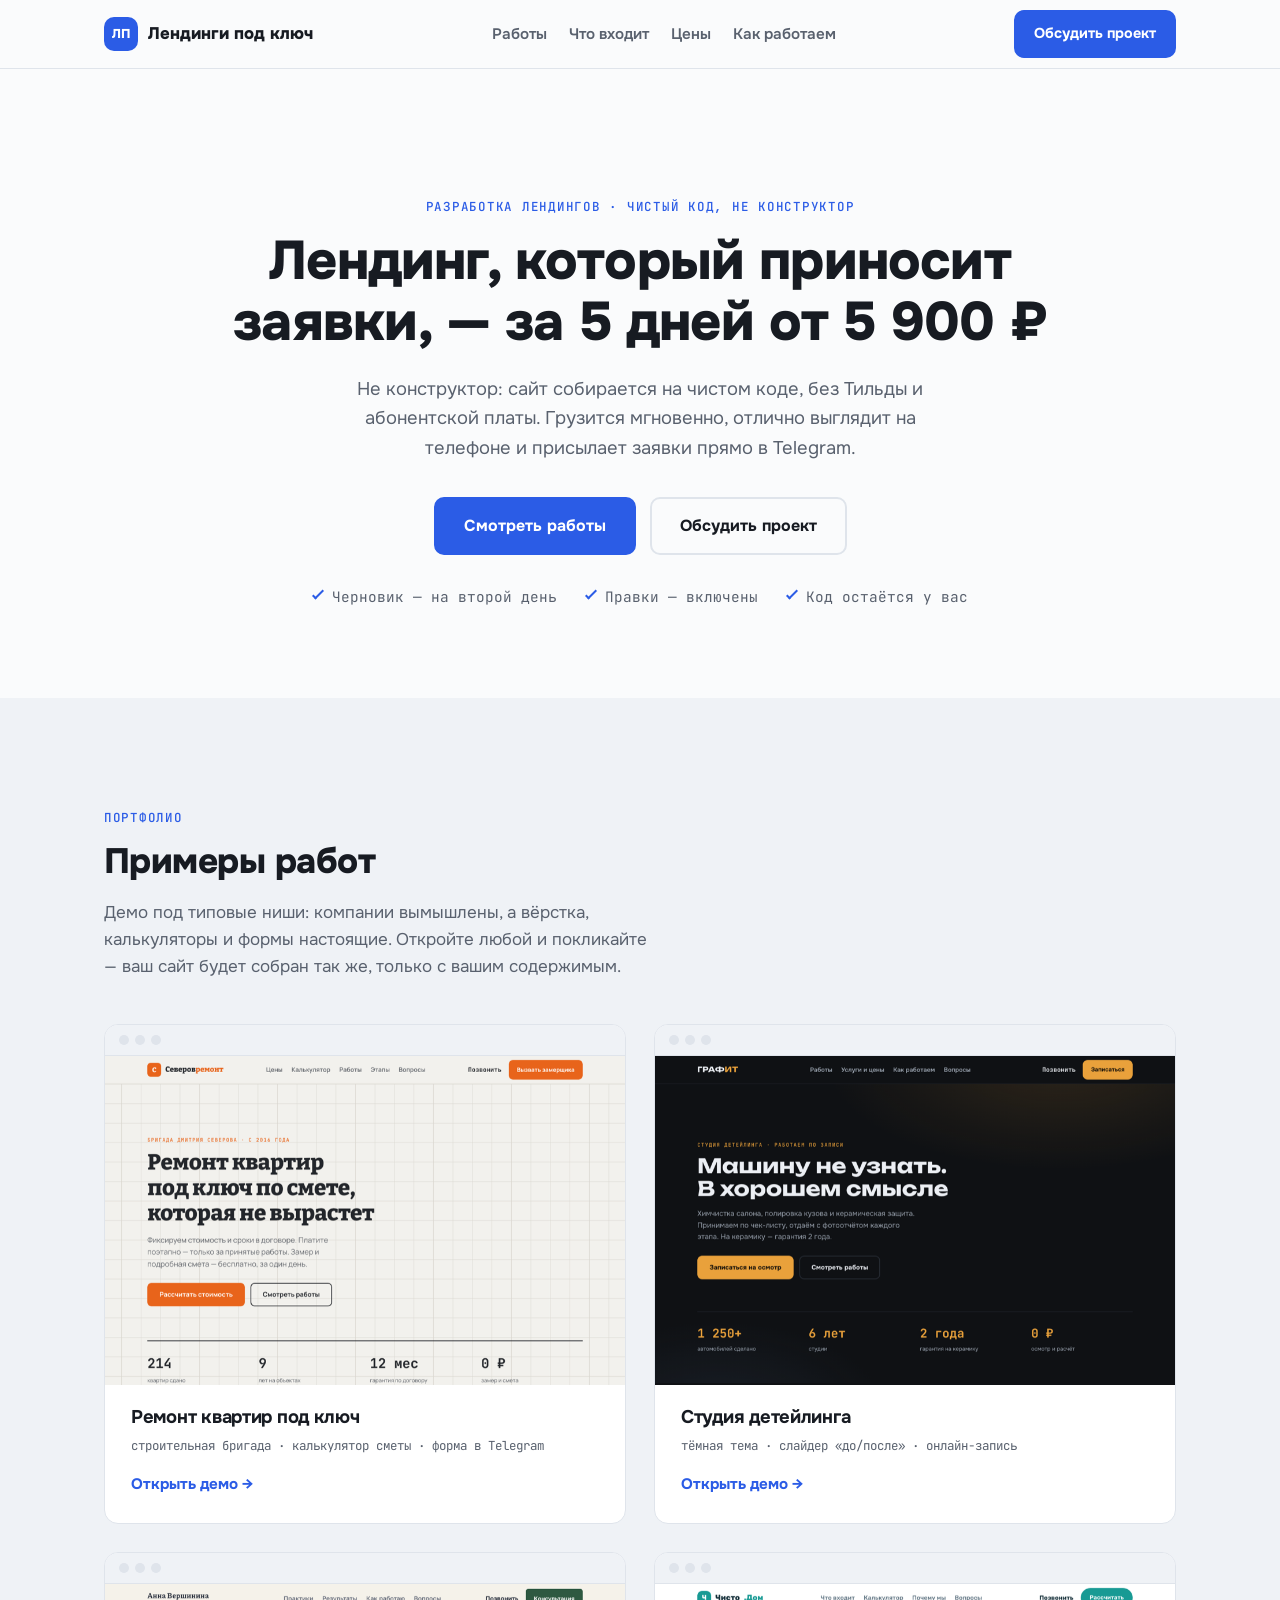
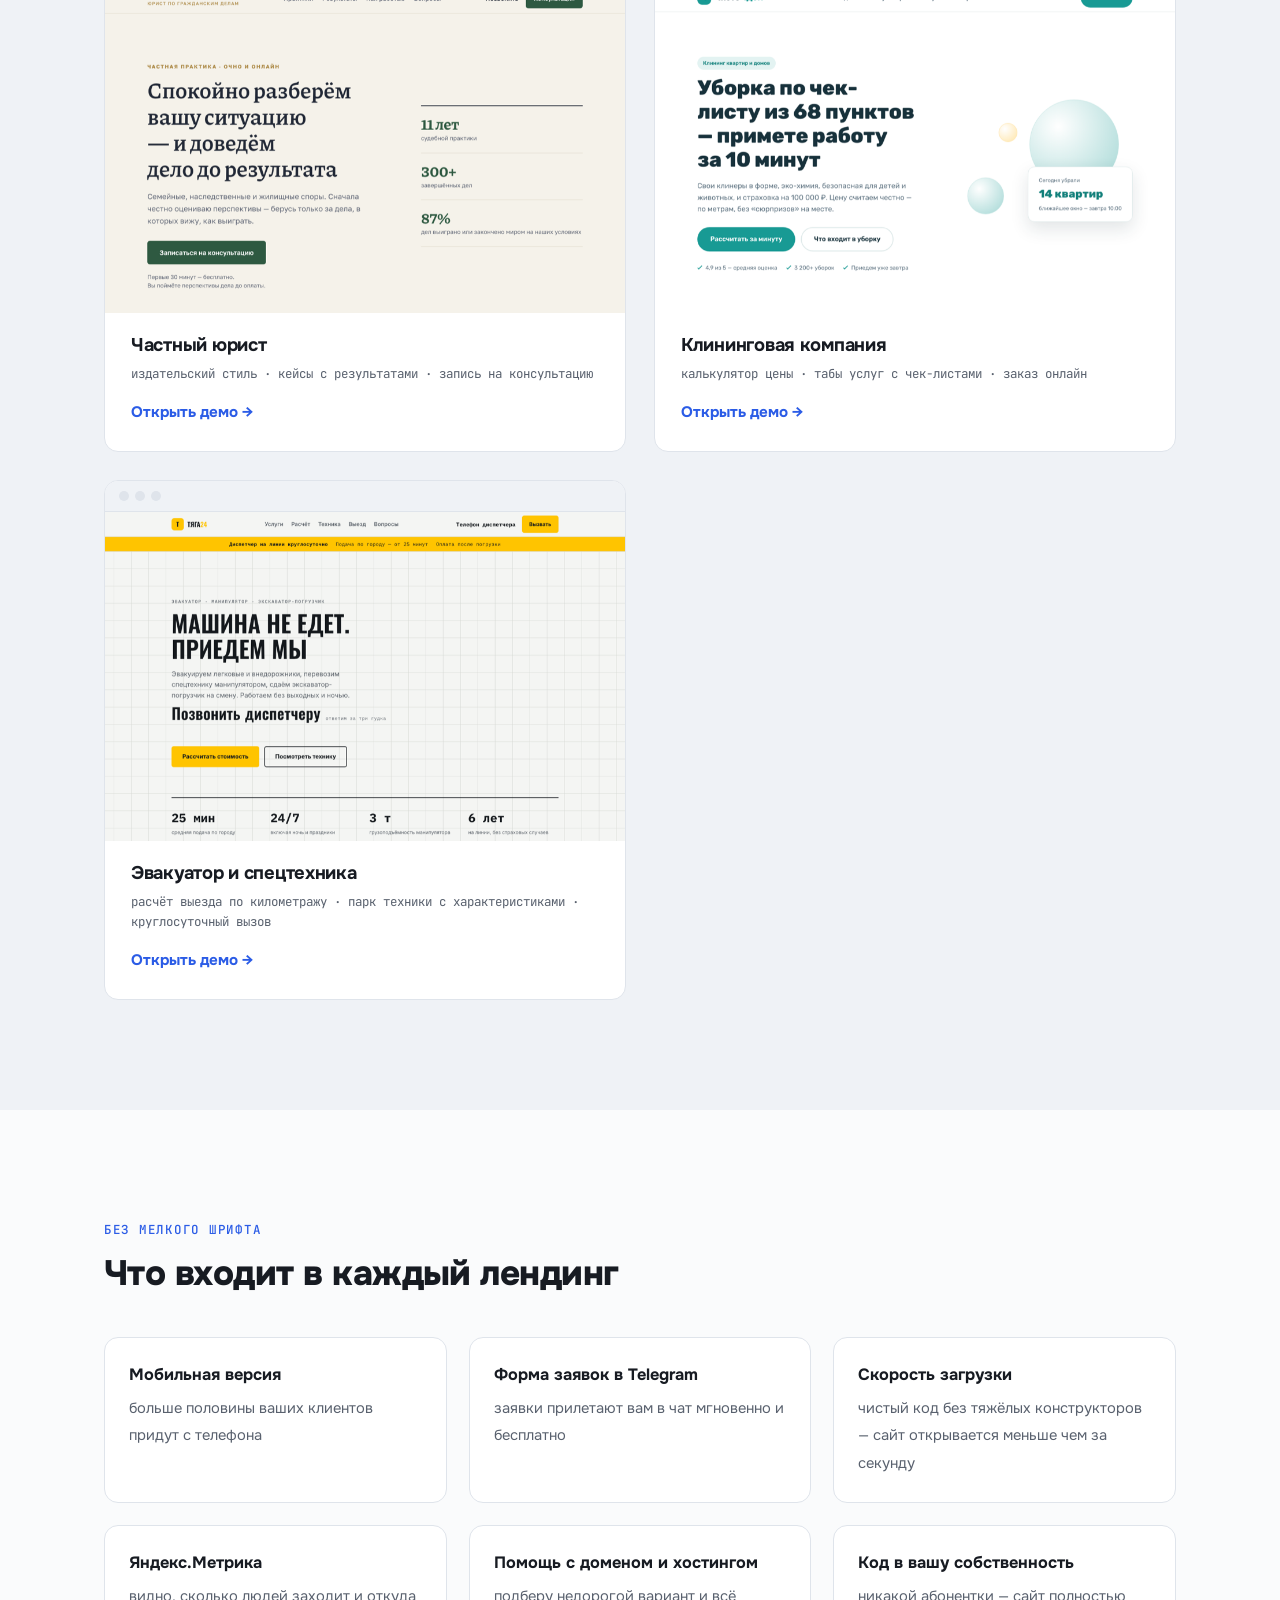
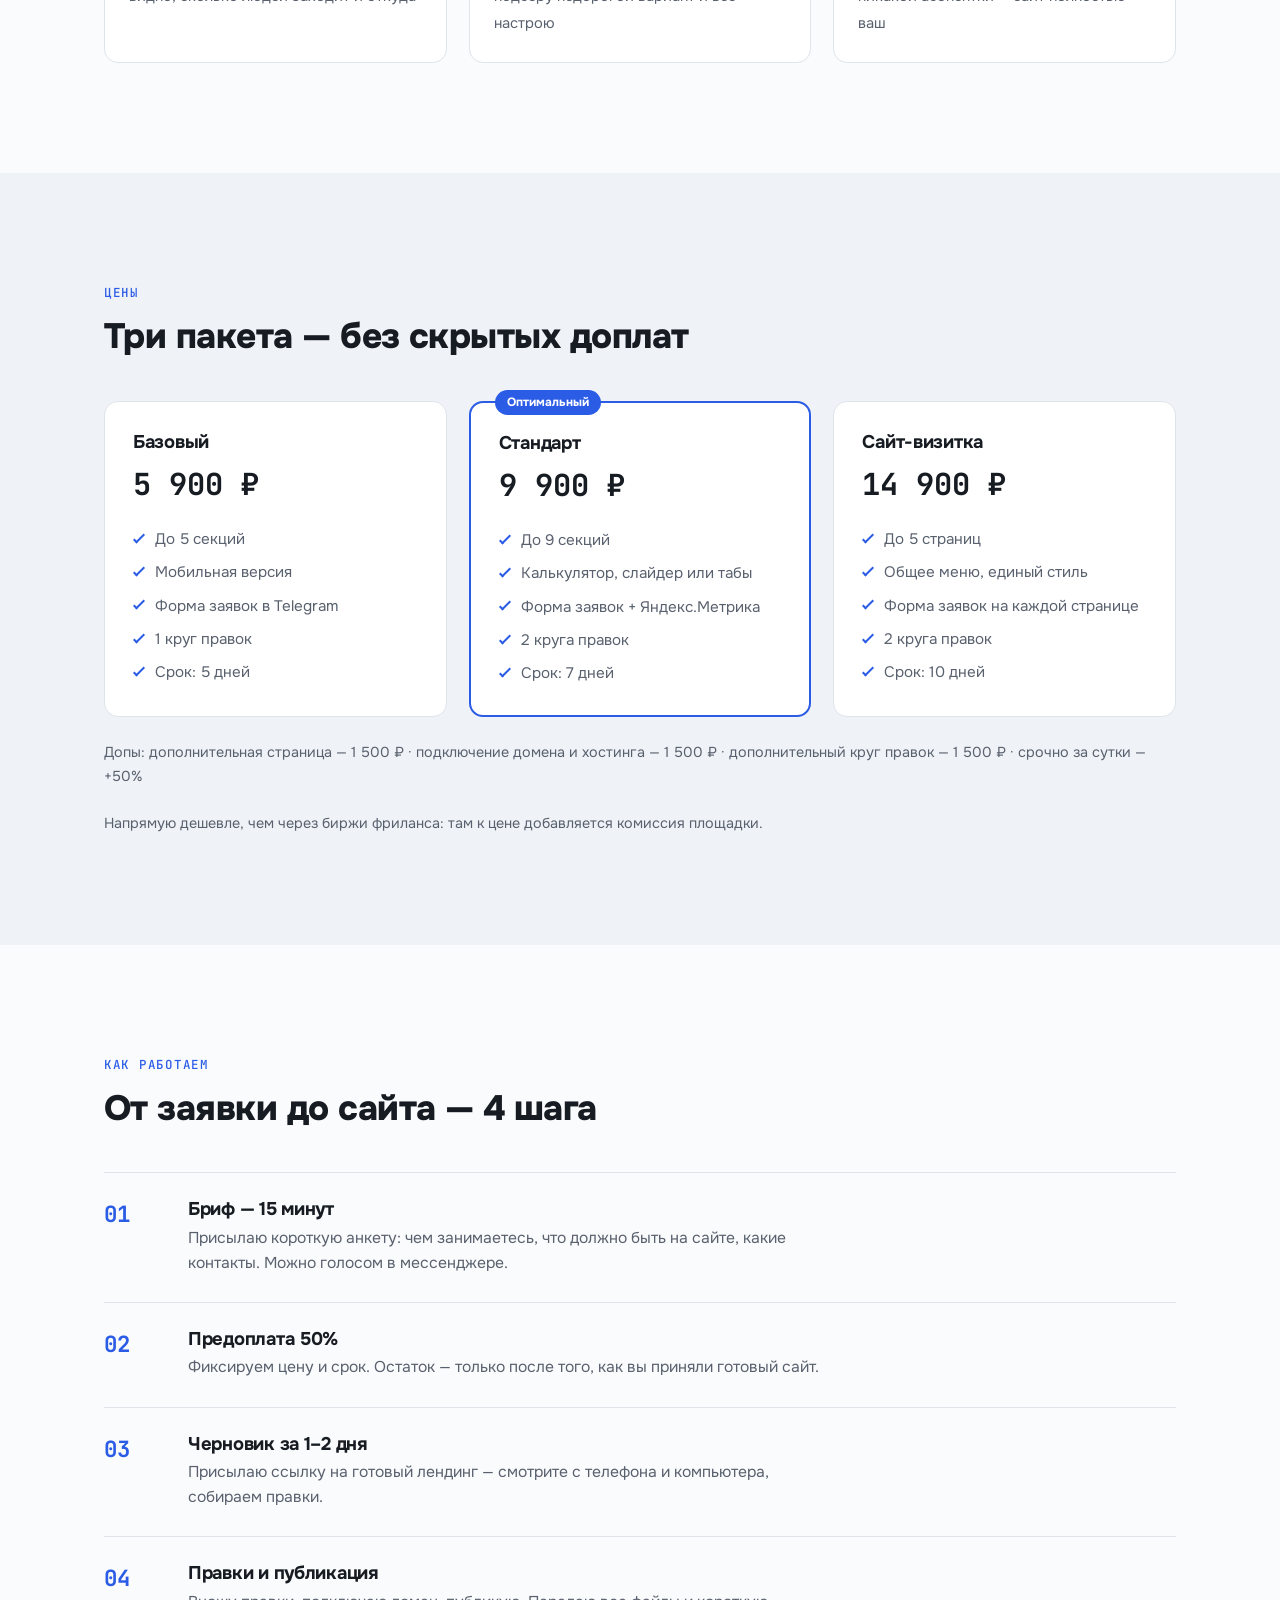
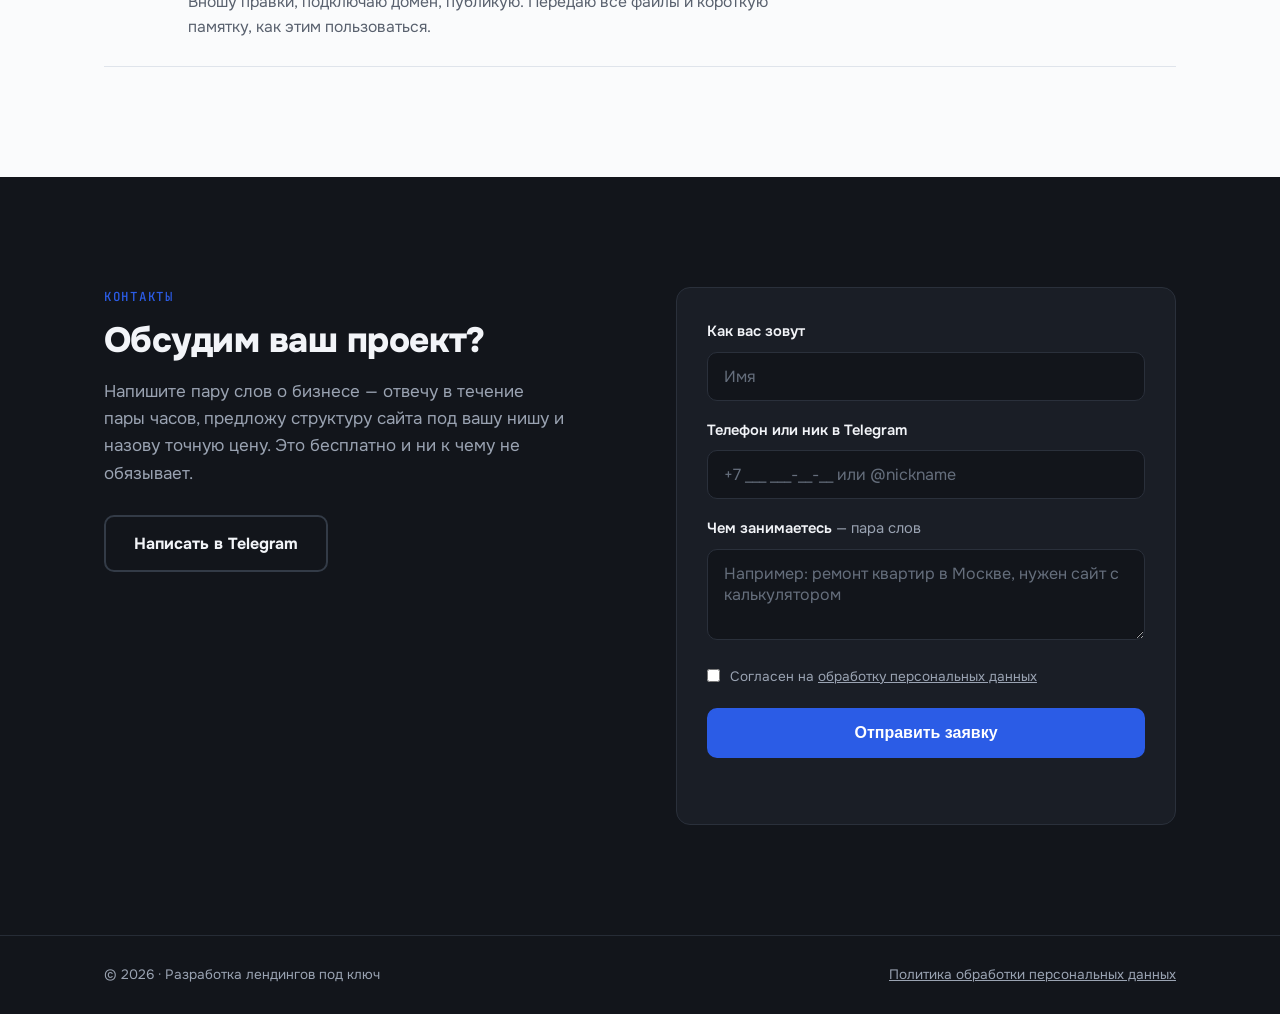
==== commit b5b09279: "Демо «Эвакуатор и спецтехника»: пятая ниша в портфолио" ====
--- a/index.html
+++ b/index.html
@@ -177,6 +177,18 @@
           </div>
         </article>
 
+        <article class="work">
+          <a class="work__frame" href="demos/evakuator/index.html" target="_blank" rel="noopener">
+            <span class="work__bar" aria-hidden="true"><i></i><i></i><i></i></span>
+            <img src="img/evakuator.png" alt="Лендинг службы эвакуатора и спецтехники" loading="lazy">
+          </a>
+          <div class="work__body">
+            <h3>Эвакуатор и спецтехника</h3>
+            <p class="work__tags">расчёт выезда по километражу · парк техники с характеристиками · круглосуточный вызов</p>
+            <a class="work__link" href="demos/evakuator/index.html" target="_blank" rel="noopener">Открыть демо →</a>
+          </div>
+        </article>
+
       </div>
     </div>
   </section>
